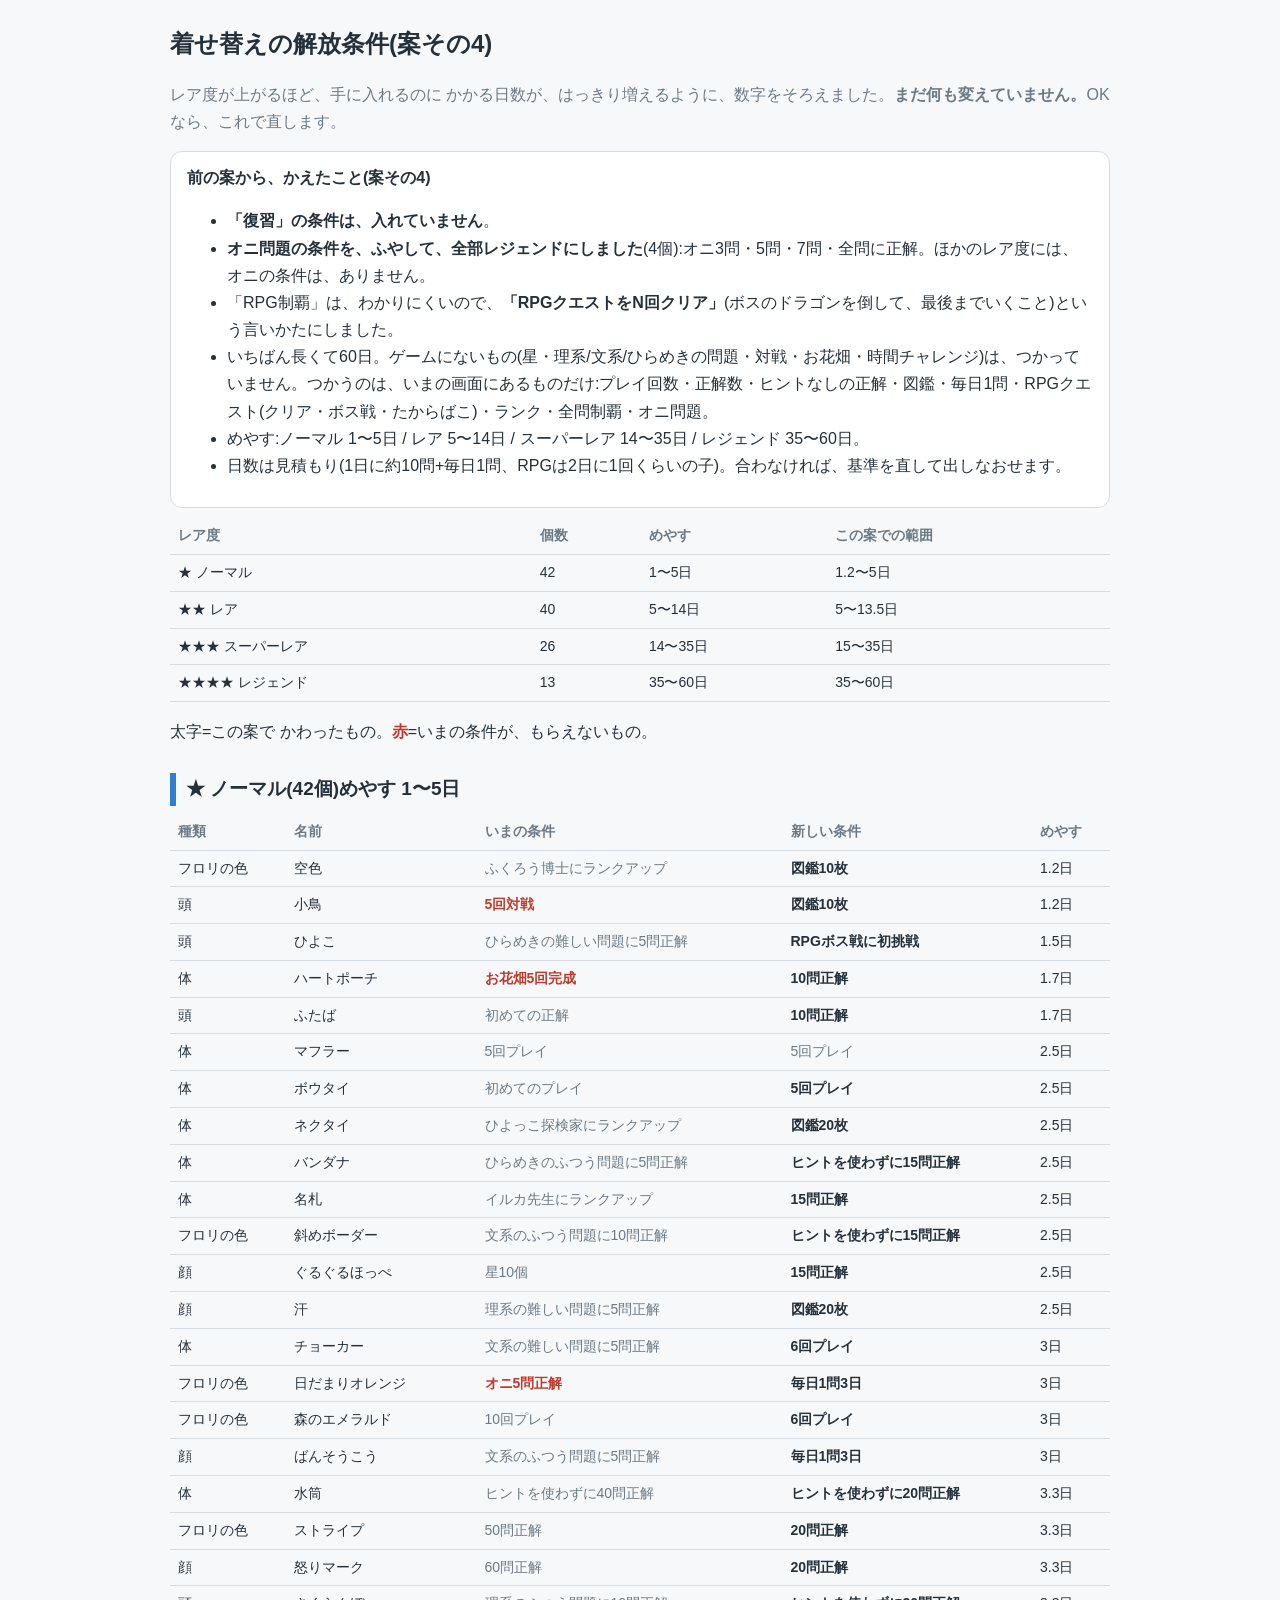
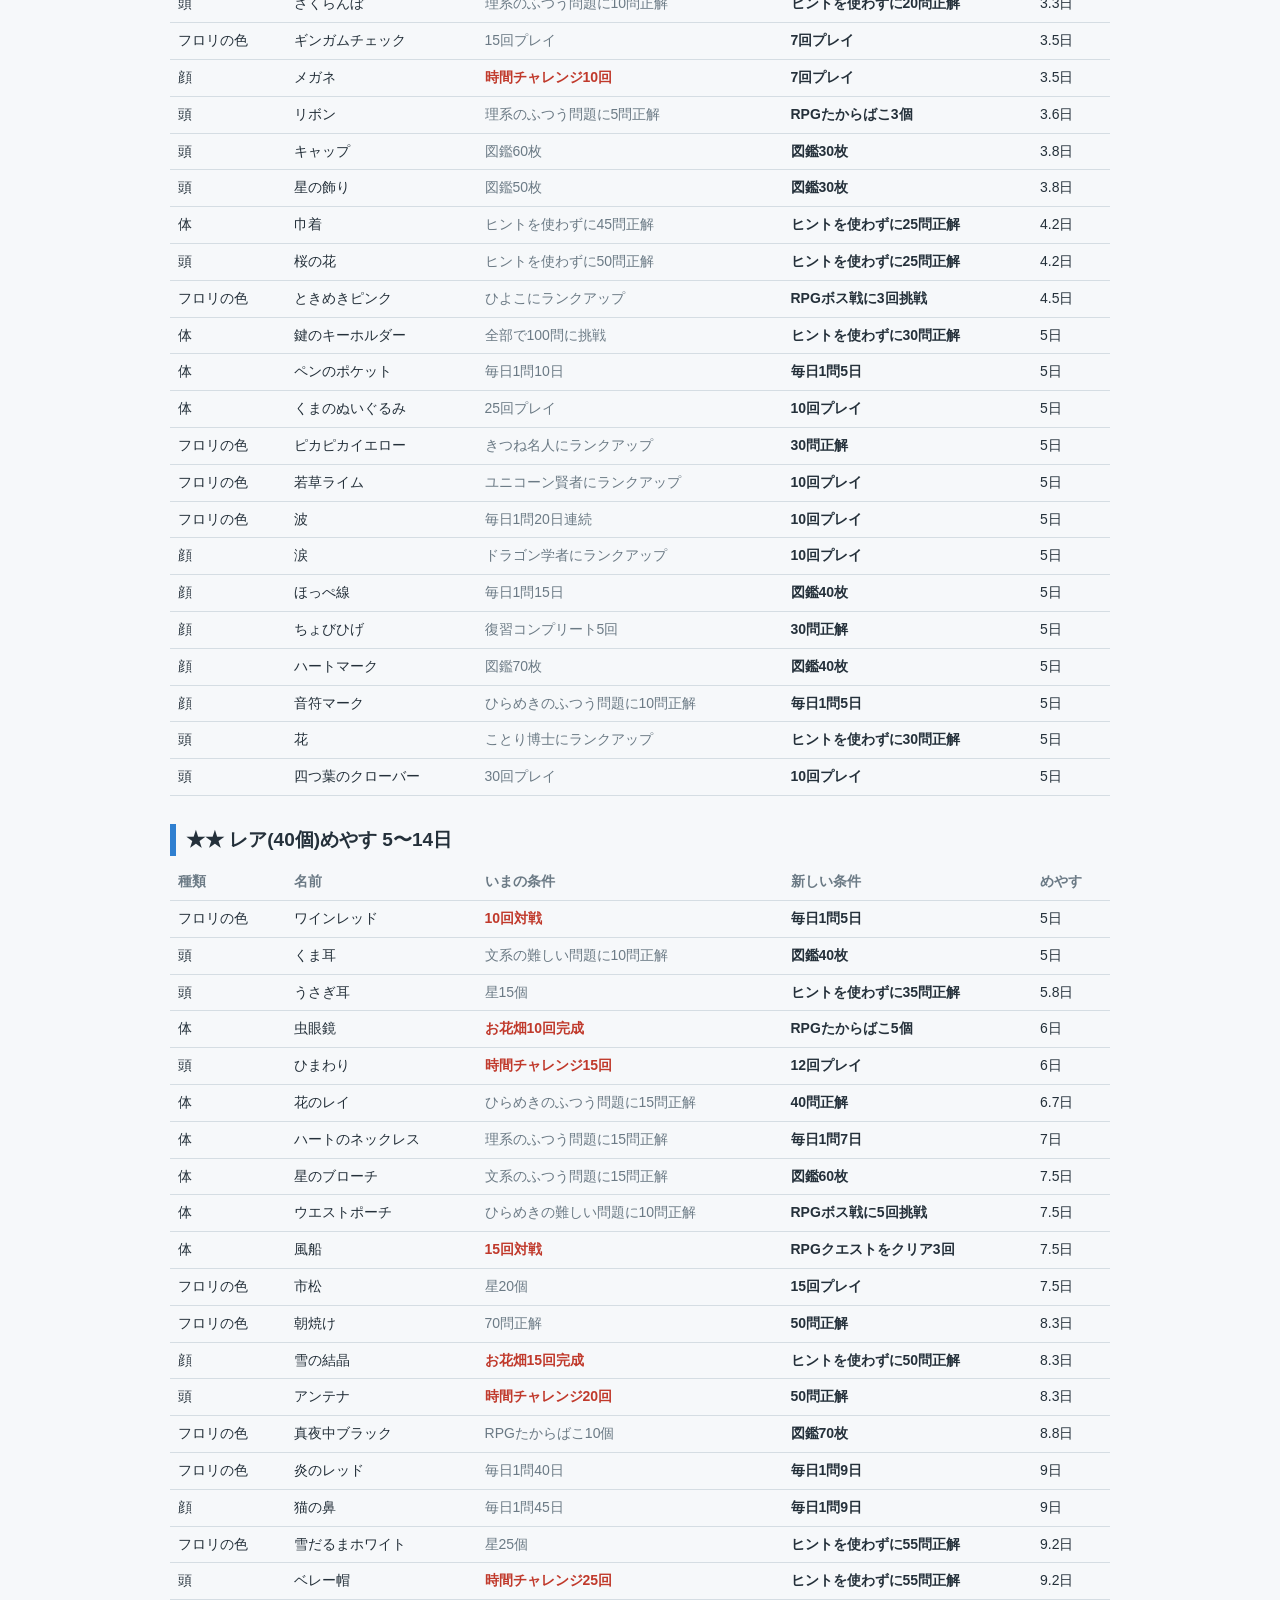
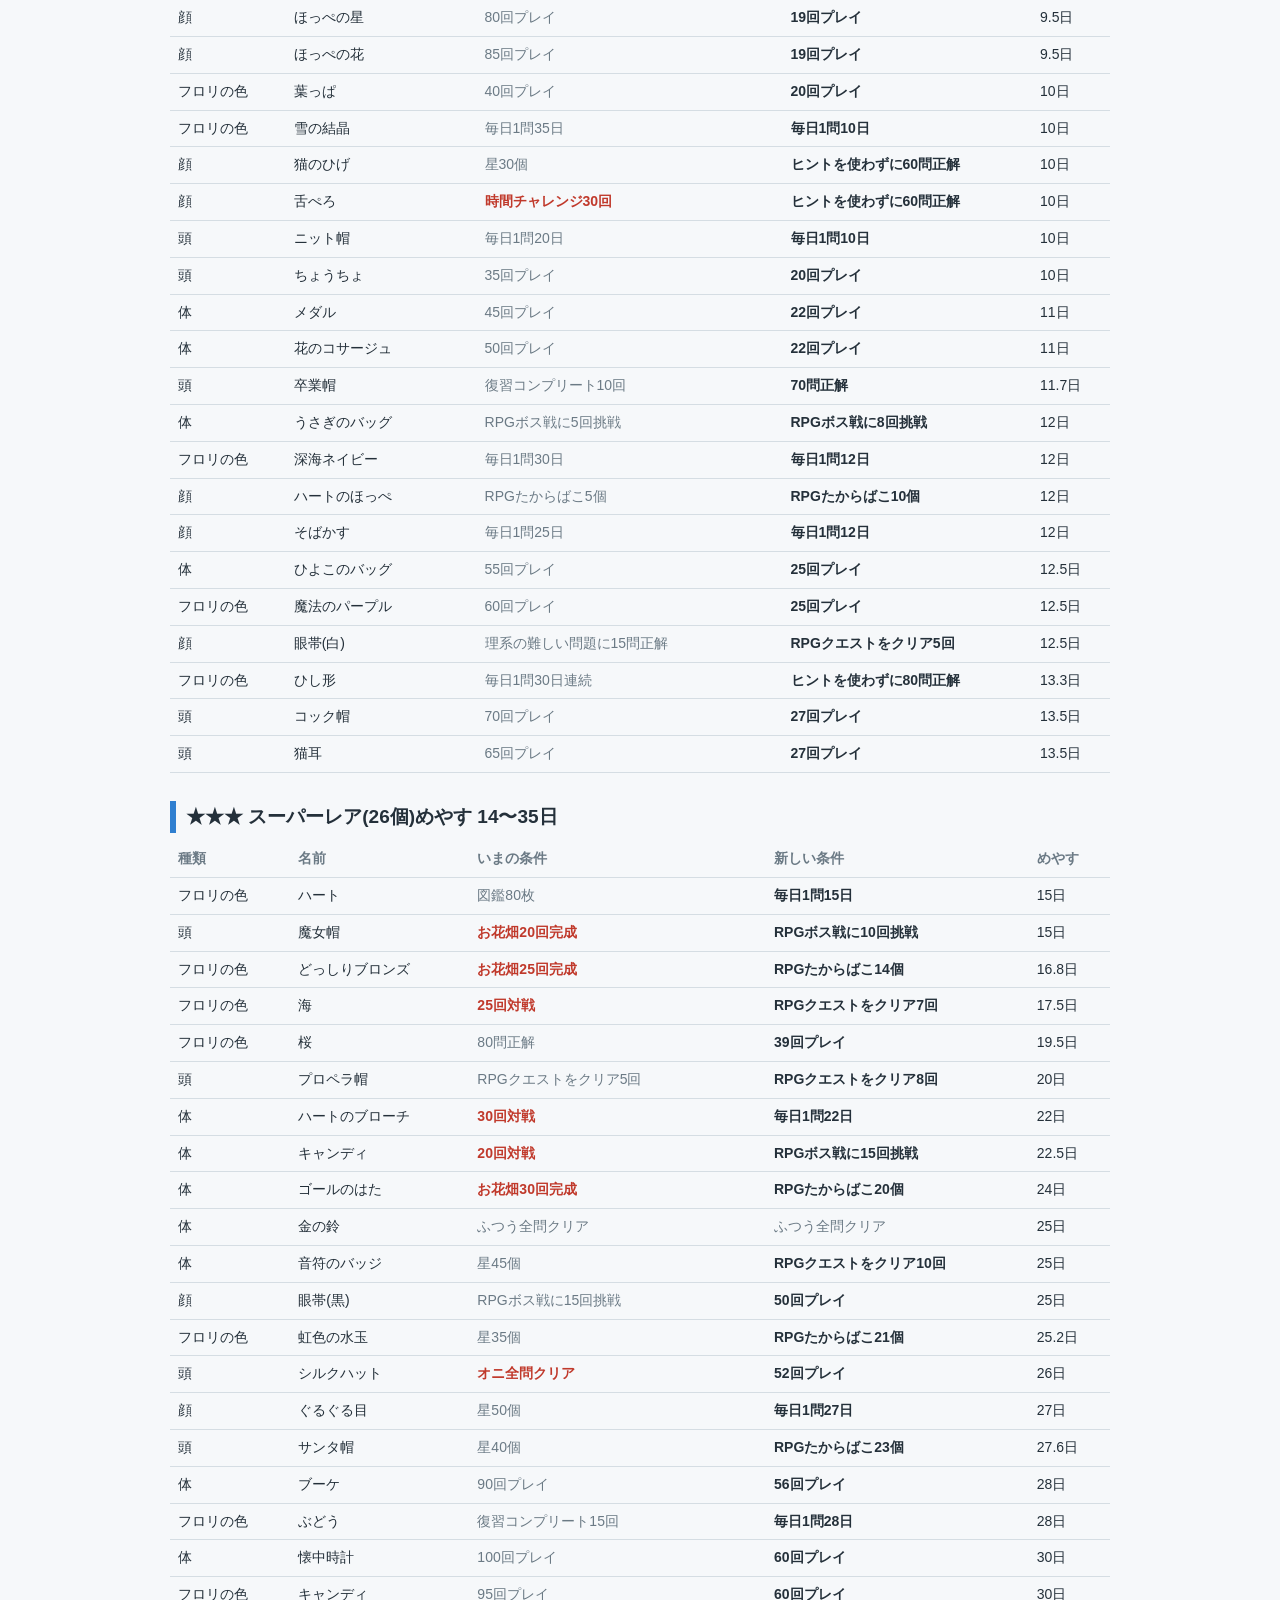
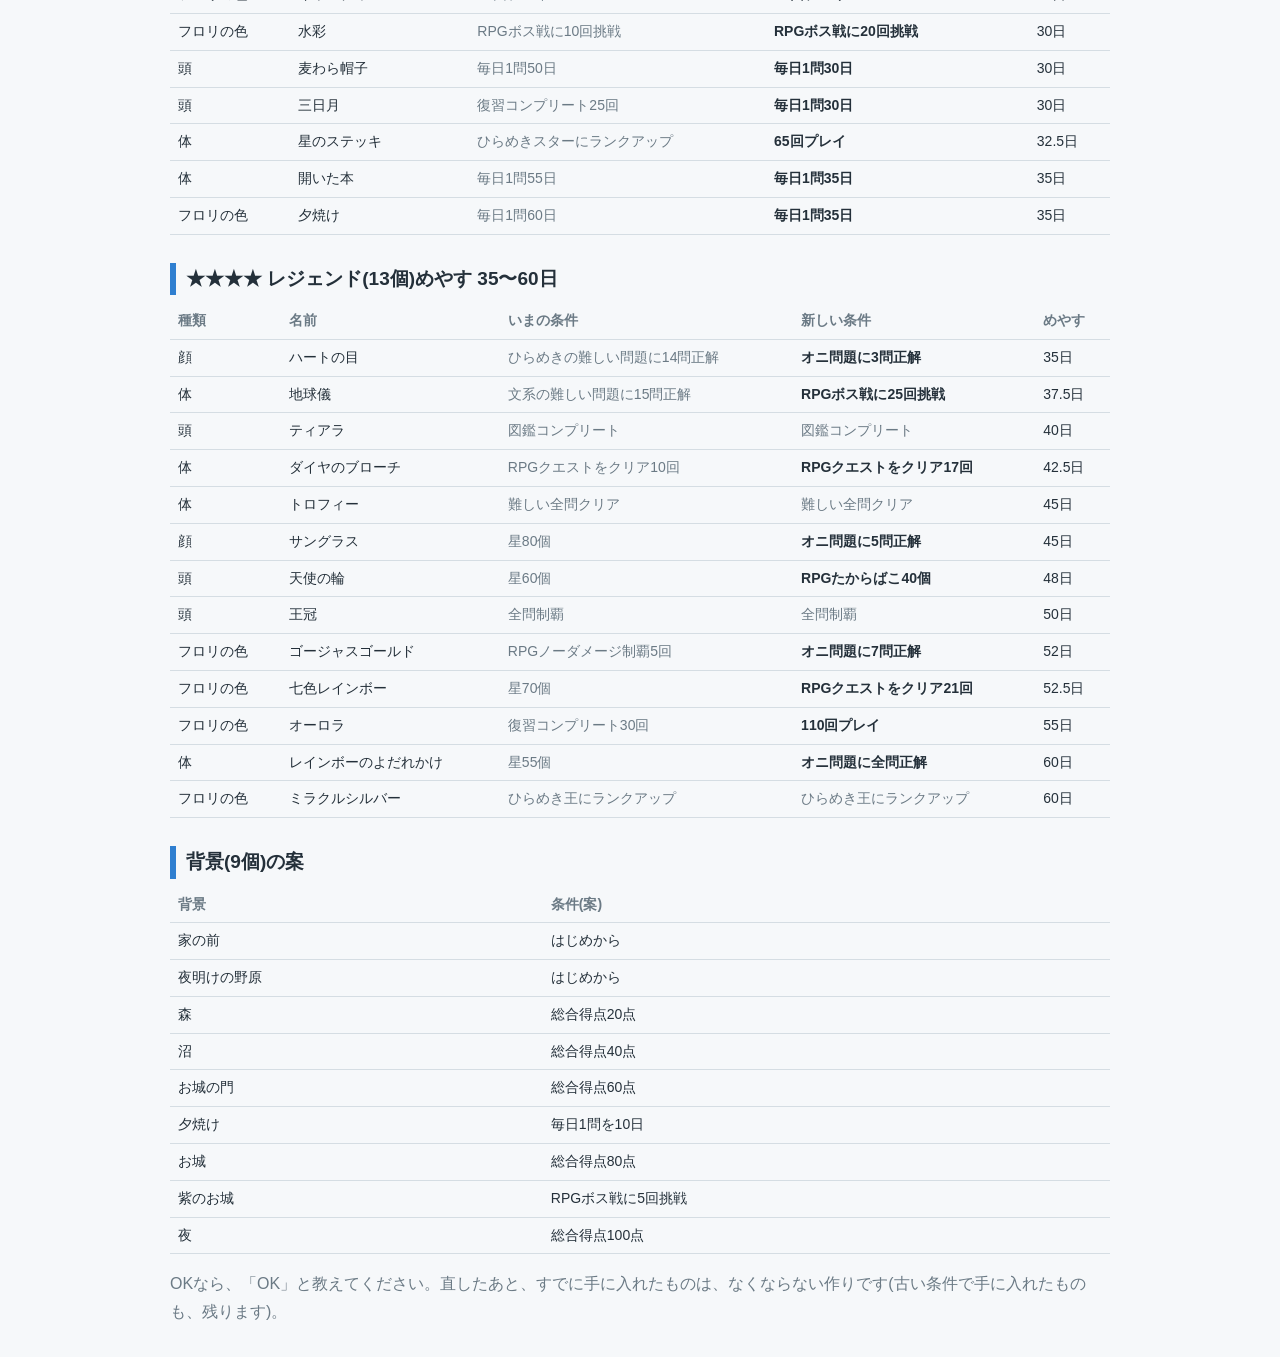
==== docs/dress-unlock-review4.html @ dfe99208 "解放条件の案その4(復習なし・オニはレジェンドだけ・RPGクエストをクリア)の一覧(未公開) Co-Authored-By: Claude Sonnet 5.5 <noreply@anthropic." ====
<!doctype html><html lang="ja"><head><meta charset="utf-8"><meta name="viewport" content="width=device-width,initial-scale=1"><title>着せ替えの解放条件(案その4)</title>
<style>
:root{--bg:#f6f8fa;--card:#fff;--ink:#24303a;--mute:#6b7a85;--line:#d5dde3;--acc:#2f7fd0;--bad:#c0392b}
@media (prefers-color-scheme:dark){:root{--bg:#161b20;--card:#1f262d;--ink:#e6edf3;--mute:#9aa8b3;--line:#33404a;--acc:#6fb1ff;--bad:#ff7b6b}}
body{margin:0;background:var(--bg);color:var(--ink);font:16px/1.7 "Zen Maru Gothic","Hiragino Sans",sans-serif;padding:16px}
main{max-width:940px;margin:0 auto} h1{font-size:24px;margin:8px 0} h2{font-size:19px;margin:28px 0 8px;border-left:6px solid var(--acc);padding-left:10px}
.card{background:var(--card);border:1px solid var(--line);border-radius:12px;padding:12px 16px;margin:10px 0}
.wrap{overflow-x:auto} table{border-collapse:collapse;width:100%;font-size:14px} th,td{border-bottom:1px solid var(--line);padding:6px 8px;text-align:left;vertical-align:top} th{color:var(--mute);font-weight:700;white-space:nowrap}
.bad{color:var(--bad);font-weight:700} .mute{color:var(--mute)}
</style></head><body><main>
<h1>着せ替えの解放条件(案その4)</h1>
<p class="mute">レア度が上がるほど、手に入れるのに かかる日数が、はっきり増えるように、数字をそろえました。<b>まだ何も変えていません。</b>OKなら、これで直します。</p>
<div class="card"><b>前の案から、かえたこと(案その4)</b>
<ul>
<li><b>「復習」の条件は、入れていません</b>。</li>
<li><b>オニ問題の条件を、ふやして、全部レジェンドにしました</b>(4個):オニ3問・5問・7問・全問に正解。ほかのレア度には、オニの条件は、ありません。</li>
<li>「RPG制覇」は、わかりにくいので、<b>「RPGクエストをN回クリア」</b>(ボスのドラゴンを倒して、最後までいくこと)という言いかたにしました。</li>
<li>いちばん長くて60日。ゲームにないもの(星・理系/文系/ひらめきの問題・対戦・お花畑・時間チャレンジ)は、つかっていません。つかうのは、いまの画面にあるものだけ:プレイ回数・正解数・ヒントなしの正解・図鑑・毎日1問・RPGクエスト(クリア・ボス戦・たからばこ)・ランク・全問制覇・オニ問題。</li>
<li>めやす:ノーマル 1〜5日 / レア 5〜14日 / スーパーレア 14〜35日 / レジェンド 35〜60日。</li>
<li>日数は見積もり(1日に約10問+毎日1問、RPGは2日に1回くらいの子)。合わなければ、基準を直して出しなおせます。</li></ul></div>
<div class="wrap"><table><thead><tr><th>レア度</th><th>個数</th><th>めやす</th><th>この案での範囲</th></tr></thead><tbody><tr><td>★ ノーマル</td><td>42</td><td>1〜5日</td><td>1.2〜5日</td></tr><tr><td>★★ レア</td><td>40</td><td>5〜14日</td><td>5〜13.5日</td></tr><tr><td>★★★ スーパーレア</td><td>26</td><td>14〜35日</td><td>15〜35日</td></tr><tr><td>★★★★ レジェンド</td><td>13</td><td>35〜60日</td><td>35〜60日</td></tr></tbody></table></div>
<p>太字=この案で かわったもの。<span class="bad">赤</span>=いまの条件が、もらえないもの。</p>
<h2>★ ノーマル(42個)めやす 1〜5日</h2><div class="wrap"><table><thead><tr><th>種類</th><th>名前</th><th>いまの条件</th><th>新しい条件</th><th>めやす</th></tr></thead><tbody><tr><td>フロリの色</td><td>空色</td><td><span class="mute">ふくろう博士にランクアップ</span></td><td><b>図鑑10枚</b></td><td>1.2日</td></tr><tr><td>頭</td><td>小鳥</td><td><span class="bad">5回対戦</span></td><td><b>図鑑10枚</b></td><td>1.2日</td></tr><tr><td>頭</td><td>ひよこ</td><td><span class="mute">ひらめきの難しい問題に5問正解</span></td><td><b>RPGボス戦に初挑戦</b></td><td>1.5日</td></tr><tr><td>体</td><td>ハートポーチ</td><td><span class="bad">お花畑5回完成</span></td><td><b>10問正解</b></td><td>1.7日</td></tr><tr><td>頭</td><td>ふたば</td><td><span class="mute">初めての正解</span></td><td><b>10問正解</b></td><td>1.7日</td></tr><tr><td>体</td><td>マフラー</td><td><span class="mute">5回プレイ</span></td><td><span class="mute">5回プレイ</span></td><td>2.5日</td></tr><tr><td>体</td><td>ボウタイ</td><td><span class="mute">初めてのプレイ</span></td><td><b>5回プレイ</b></td><td>2.5日</td></tr><tr><td>体</td><td>ネクタイ</td><td><span class="mute">ひよっこ探検家にランクアップ</span></td><td><b>図鑑20枚</b></td><td>2.5日</td></tr><tr><td>体</td><td>バンダナ</td><td><span class="mute">ひらめきのふつう問題に5問正解</span></td><td><b>ヒントを使わずに15問正解</b></td><td>2.5日</td></tr><tr><td>体</td><td>名札</td><td><span class="mute">イルカ先生にランクアップ</span></td><td><b>15問正解</b></td><td>2.5日</td></tr><tr><td>フロリの色</td><td>斜めボーダー</td><td><span class="mute">文系のふつう問題に10問正解</span></td><td><b>ヒントを使わずに15問正解</b></td><td>2.5日</td></tr><tr><td>顔</td><td>ぐるぐるほっぺ</td><td><span class="mute">星10個</span></td><td><b>15問正解</b></td><td>2.5日</td></tr><tr><td>顔</td><td>汗</td><td><span class="mute">理系の難しい問題に5問正解</span></td><td><b>図鑑20枚</b></td><td>2.5日</td></tr><tr><td>体</td><td>チョーカー</td><td><span class="mute">文系の難しい問題に5問正解</span></td><td><b>6回プレイ</b></td><td>3日</td></tr><tr><td>フロリの色</td><td>日だまりオレンジ</td><td><span class="bad">オニ5問正解</span></td><td><b>毎日1問3日</b></td><td>3日</td></tr><tr><td>フロリの色</td><td>森のエメラルド</td><td><span class="mute">10回プレイ</span></td><td><b>6回プレイ</b></td><td>3日</td></tr><tr><td>顔</td><td>ばんそうこう</td><td><span class="mute">文系のふつう問題に5問正解</span></td><td><b>毎日1問3日</b></td><td>3日</td></tr><tr><td>体</td><td>水筒</td><td><span class="mute">ヒントを使わずに40問正解</span></td><td><b>ヒントを使わずに20問正解</b></td><td>3.3日</td></tr><tr><td>フロリの色</td><td>ストライプ</td><td><span class="mute">50問正解</span></td><td><b>20問正解</b></td><td>3.3日</td></tr><tr><td>顔</td><td>怒りマーク</td><td><span class="mute">60問正解</span></td><td><b>20問正解</b></td><td>3.3日</td></tr><tr><td>頭</td><td>さくらんぼ</td><td><span class="mute">理系のふつう問題に10問正解</span></td><td><b>ヒントを使わずに20問正解</b></td><td>3.3日</td></tr><tr><td>フロリの色</td><td>ギンガムチェック</td><td><span class="mute">15回プレイ</span></td><td><b>7回プレイ</b></td><td>3.5日</td></tr><tr><td>顔</td><td>メガネ</td><td><span class="bad">時間チャレンジ10回</span></td><td><b>7回プレイ</b></td><td>3.5日</td></tr><tr><td>頭</td><td>リボン</td><td><span class="mute">理系のふつう問題に5問正解</span></td><td><b>RPGたからばこ3個</b></td><td>3.6日</td></tr><tr><td>頭</td><td>キャップ</td><td><span class="mute">図鑑60枚</span></td><td><b>図鑑30枚</b></td><td>3.8日</td></tr><tr><td>頭</td><td>星の飾り</td><td><span class="mute">図鑑50枚</span></td><td><b>図鑑30枚</b></td><td>3.8日</td></tr><tr><td>体</td><td>巾着</td><td><span class="mute">ヒントを使わずに45問正解</span></td><td><b>ヒントを使わずに25問正解</b></td><td>4.2日</td></tr><tr><td>頭</td><td>桜の花</td><td><span class="mute">ヒントを使わずに50問正解</span></td><td><b>ヒントを使わずに25問正解</b></td><td>4.2日</td></tr><tr><td>フロリの色</td><td>ときめきピンク</td><td><span class="mute">ひよこにランクアップ</span></td><td><b>RPGボス戦に3回挑戦</b></td><td>4.5日</td></tr><tr><td>体</td><td>鍵のキーホルダー</td><td><span class="mute">全部で100問に挑戦</span></td><td><b>ヒントを使わずに30問正解</b></td><td>5日</td></tr><tr><td>体</td><td>ペンのポケット</td><td><span class="mute">毎日1問10日</span></td><td><b>毎日1問5日</b></td><td>5日</td></tr><tr><td>体</td><td>くまのぬいぐるみ</td><td><span class="mute">25回プレイ</span></td><td><b>10回プレイ</b></td><td>5日</td></tr><tr><td>フロリの色</td><td>ピカピカイエロー</td><td><span class="mute">きつね名人にランクアップ</span></td><td><b>30問正解</b></td><td>5日</td></tr><tr><td>フロリの色</td><td>若草ライム</td><td><span class="mute">ユニコーン賢者にランクアップ</span></td><td><b>10回プレイ</b></td><td>5日</td></tr><tr><td>フロリの色</td><td>波</td><td><span class="mute">毎日1問20日連続</span></td><td><b>10回プレイ</b></td><td>5日</td></tr><tr><td>顔</td><td>涙</td><td><span class="mute">ドラゴン学者にランクアップ</span></td><td><b>10回プレイ</b></td><td>5日</td></tr><tr><td>顔</td><td>ほっぺ線</td><td><span class="mute">毎日1問15日</span></td><td><b>図鑑40枚</b></td><td>5日</td></tr><tr><td>顔</td><td>ちょびひげ</td><td><span class="mute">復習コンプリート5回</span></td><td><b>30問正解</b></td><td>5日</td></tr><tr><td>顔</td><td>ハートマーク</td><td><span class="mute">図鑑70枚</span></td><td><b>図鑑40枚</b></td><td>5日</td></tr><tr><td>顔</td><td>音符マーク</td><td><span class="mute">ひらめきのふつう問題に10問正解</span></td><td><b>毎日1問5日</b></td><td>5日</td></tr><tr><td>頭</td><td>花</td><td><span class="mute">ことり博士にランクアップ</span></td><td><b>ヒントを使わずに30問正解</b></td><td>5日</td></tr><tr><td>頭</td><td>四つ葉のクローバー</td><td><span class="mute">30回プレイ</span></td><td><b>10回プレイ</b></td><td>5日</td></tr></tbody></table></div><h2>★★ レア(40個)めやす 5〜14日</h2><div class="wrap"><table><thead><tr><th>種類</th><th>名前</th><th>いまの条件</th><th>新しい条件</th><th>めやす</th></tr></thead><tbody><tr><td>フロリの色</td><td>ワインレッド</td><td><span class="bad">10回対戦</span></td><td><b>毎日1問5日</b></td><td>5日</td></tr><tr><td>頭</td><td>くま耳</td><td><span class="mute">文系の難しい問題に10問正解</span></td><td><b>図鑑40枚</b></td><td>5日</td></tr><tr><td>頭</td><td>うさぎ耳</td><td><span class="mute">星15個</span></td><td><b>ヒントを使わずに35問正解</b></td><td>5.8日</td></tr><tr><td>体</td><td>虫眼鏡</td><td><span class="bad">お花畑10回完成</span></td><td><b>RPGたからばこ5個</b></td><td>6日</td></tr><tr><td>頭</td><td>ひまわり</td><td><span class="bad">時間チャレンジ15回</span></td><td><b>12回プレイ</b></td><td>6日</td></tr><tr><td>体</td><td>花のレイ</td><td><span class="mute">ひらめきのふつう問題に15問正解</span></td><td><b>40問正解</b></td><td>6.7日</td></tr><tr><td>体</td><td>ハートのネックレス</td><td><span class="mute">理系のふつう問題に15問正解</span></td><td><b>毎日1問7日</b></td><td>7日</td></tr><tr><td>体</td><td>星のブローチ</td><td><span class="mute">文系のふつう問題に15問正解</span></td><td><b>図鑑60枚</b></td><td>7.5日</td></tr><tr><td>体</td><td>ウエストポーチ</td><td><span class="mute">ひらめきの難しい問題に10問正解</span></td><td><b>RPGボス戦に5回挑戦</b></td><td>7.5日</td></tr><tr><td>体</td><td>風船</td><td><span class="bad">15回対戦</span></td><td><b>RPGクエストをクリア3回</b></td><td>7.5日</td></tr><tr><td>フロリの色</td><td>市松</td><td><span class="mute">星20個</span></td><td><b>15回プレイ</b></td><td>7.5日</td></tr><tr><td>フロリの色</td><td>朝焼け</td><td><span class="mute">70問正解</span></td><td><b>50問正解</b></td><td>8.3日</td></tr><tr><td>顔</td><td>雪の結晶</td><td><span class="bad">お花畑15回完成</span></td><td><b>ヒントを使わずに50問正解</b></td><td>8.3日</td></tr><tr><td>頭</td><td>アンテナ</td><td><span class="bad">時間チャレンジ20回</span></td><td><b>50問正解</b></td><td>8.3日</td></tr><tr><td>フロリの色</td><td>真夜中ブラック</td><td><span class="mute">RPGたからばこ10個</span></td><td><b>図鑑70枚</b></td><td>8.8日</td></tr><tr><td>フロリの色</td><td>炎のレッド</td><td><span class="mute">毎日1問40日</span></td><td><b>毎日1問9日</b></td><td>9日</td></tr><tr><td>顔</td><td>猫の鼻</td><td><span class="mute">毎日1問45日</span></td><td><b>毎日1問9日</b></td><td>9日</td></tr><tr><td>フロリの色</td><td>雪だるまホワイト</td><td><span class="mute">星25個</span></td><td><b>ヒントを使わずに55問正解</b></td><td>9.2日</td></tr><tr><td>頭</td><td>ベレー帽</td><td><span class="bad">時間チャレンジ25回</span></td><td><b>ヒントを使わずに55問正解</b></td><td>9.2日</td></tr><tr><td>顔</td><td>ほっぺの星</td><td><span class="mute">80回プレイ</span></td><td><b>19回プレイ</b></td><td>9.5日</td></tr><tr><td>顔</td><td>ほっぺの花</td><td><span class="mute">85回プレイ</span></td><td><b>19回プレイ</b></td><td>9.5日</td></tr><tr><td>フロリの色</td><td>葉っぱ</td><td><span class="mute">40回プレイ</span></td><td><b>20回プレイ</b></td><td>10日</td></tr><tr><td>フロリの色</td><td>雪の結晶</td><td><span class="mute">毎日1問35日</span></td><td><b>毎日1問10日</b></td><td>10日</td></tr><tr><td>顔</td><td>猫のひげ</td><td><span class="mute">星30個</span></td><td><b>ヒントを使わずに60問正解</b></td><td>10日</td></tr><tr><td>顔</td><td>舌ぺろ</td><td><span class="bad">時間チャレンジ30回</span></td><td><b>ヒントを使わずに60問正解</b></td><td>10日</td></tr><tr><td>頭</td><td>ニット帽</td><td><span class="mute">毎日1問20日</span></td><td><b>毎日1問10日</b></td><td>10日</td></tr><tr><td>頭</td><td>ちょうちょ</td><td><span class="mute">35回プレイ</span></td><td><b>20回プレイ</b></td><td>10日</td></tr><tr><td>体</td><td>メダル</td><td><span class="mute">45回プレイ</span></td><td><b>22回プレイ</b></td><td>11日</td></tr><tr><td>体</td><td>花のコサージュ</td><td><span class="mute">50回プレイ</span></td><td><b>22回プレイ</b></td><td>11日</td></tr><tr><td>頭</td><td>卒業帽</td><td><span class="mute">復習コンプリート10回</span></td><td><b>70問正解</b></td><td>11.7日</td></tr><tr><td>体</td><td>うさぎのバッグ</td><td><span class="mute">RPGボス戦に5回挑戦</span></td><td><b>RPGボス戦に8回挑戦</b></td><td>12日</td></tr><tr><td>フロリの色</td><td>深海ネイビー</td><td><span class="mute">毎日1問30日</span></td><td><b>毎日1問12日</b></td><td>12日</td></tr><tr><td>顔</td><td>ハートのほっぺ</td><td><span class="mute">RPGたからばこ5個</span></td><td><b>RPGたからばこ10個</b></td><td>12日</td></tr><tr><td>顔</td><td>そばかす</td><td><span class="mute">毎日1問25日</span></td><td><b>毎日1問12日</b></td><td>12日</td></tr><tr><td>体</td><td>ひよこのバッグ</td><td><span class="mute">55回プレイ</span></td><td><b>25回プレイ</b></td><td>12.5日</td></tr><tr><td>フロリの色</td><td>魔法のパープル</td><td><span class="mute">60回プレイ</span></td><td><b>25回プレイ</b></td><td>12.5日</td></tr><tr><td>顔</td><td>眼帯(白)</td><td><span class="mute">理系の難しい問題に15問正解</span></td><td><b>RPGクエストをクリア5回</b></td><td>12.5日</td></tr><tr><td>フロリの色</td><td>ひし形</td><td><span class="mute">毎日1問30日連続</span></td><td><b>ヒントを使わずに80問正解</b></td><td>13.3日</td></tr><tr><td>頭</td><td>コック帽</td><td><span class="mute">70回プレイ</span></td><td><b>27回プレイ</b></td><td>13.5日</td></tr><tr><td>頭</td><td>猫耳</td><td><span class="mute">65回プレイ</span></td><td><b>27回プレイ</b></td><td>13.5日</td></tr></tbody></table></div><h2>★★★ スーパーレア(26個)めやす 14〜35日</h2><div class="wrap"><table><thead><tr><th>種類</th><th>名前</th><th>いまの条件</th><th>新しい条件</th><th>めやす</th></tr></thead><tbody><tr><td>フロリの色</td><td>ハート</td><td><span class="mute">図鑑80枚</span></td><td><b>毎日1問15日</b></td><td>15日</td></tr><tr><td>頭</td><td>魔女帽</td><td><span class="bad">お花畑20回完成</span></td><td><b>RPGボス戦に10回挑戦</b></td><td>15日</td></tr><tr><td>フロリの色</td><td>どっしりブロンズ</td><td><span class="bad">お花畑25回完成</span></td><td><b>RPGたからばこ14個</b></td><td>16.8日</td></tr><tr><td>フロリの色</td><td>海</td><td><span class="bad">25回対戦</span></td><td><b>RPGクエストをクリア7回</b></td><td>17.5日</td></tr><tr><td>フロリの色</td><td>桜</td><td><span class="mute">80問正解</span></td><td><b>39回プレイ</b></td><td>19.5日</td></tr><tr><td>頭</td><td>プロペラ帽</td><td><span class="mute">RPGクエストをクリア5回</span></td><td><b>RPGクエストをクリア8回</b></td><td>20日</td></tr><tr><td>体</td><td>ハートのブローチ</td><td><span class="bad">30回対戦</span></td><td><b>毎日1問22日</b></td><td>22日</td></tr><tr><td>体</td><td>キャンディ</td><td><span class="bad">20回対戦</span></td><td><b>RPGボス戦に15回挑戦</b></td><td>22.5日</td></tr><tr><td>体</td><td>ゴールのはた</td><td><span class="bad">お花畑30回完成</span></td><td><b>RPGたからばこ20個</b></td><td>24日</td></tr><tr><td>体</td><td>金の鈴</td><td><span class="mute">ふつう全問クリア</span></td><td><span class="mute">ふつう全問クリア</span></td><td>25日</td></tr><tr><td>体</td><td>音符のバッジ</td><td><span class="mute">星45個</span></td><td><b>RPGクエストをクリア10回</b></td><td>25日</td></tr><tr><td>顔</td><td>眼帯(黒)</td><td><span class="mute">RPGボス戦に15回挑戦</span></td><td><b>50回プレイ</b></td><td>25日</td></tr><tr><td>フロリの色</td><td>虹色の水玉</td><td><span class="mute">星35個</span></td><td><b>RPGたからばこ21個</b></td><td>25.2日</td></tr><tr><td>頭</td><td>シルクハット</td><td><span class="bad">オニ全問クリア</span></td><td><b>52回プレイ</b></td><td>26日</td></tr><tr><td>顔</td><td>ぐるぐる目</td><td><span class="mute">星50個</span></td><td><b>毎日1問27日</b></td><td>27日</td></tr><tr><td>頭</td><td>サンタ帽</td><td><span class="mute">星40個</span></td><td><b>RPGたからばこ23個</b></td><td>27.6日</td></tr><tr><td>体</td><td>ブーケ</td><td><span class="mute">90回プレイ</span></td><td><b>56回プレイ</b></td><td>28日</td></tr><tr><td>フロリの色</td><td>ぶどう</td><td><span class="mute">復習コンプリート15回</span></td><td><b>毎日1問28日</b></td><td>28日</td></tr><tr><td>体</td><td>懐中時計</td><td><span class="mute">100回プレイ</span></td><td><b>60回プレイ</b></td><td>30日</td></tr><tr><td>フロリの色</td><td>キャンディ</td><td><span class="mute">95回プレイ</span></td><td><b>60回プレイ</b></td><td>30日</td></tr><tr><td>フロリの色</td><td>水彩</td><td><span class="mute">RPGボス戦に10回挑戦</span></td><td><b>RPGボス戦に20回挑戦</b></td><td>30日</td></tr><tr><td>頭</td><td>麦わら帽子</td><td><span class="mute">毎日1問50日</span></td><td><b>毎日1問30日</b></td><td>30日</td></tr><tr><td>頭</td><td>三日月</td><td><span class="mute">復習コンプリート25回</span></td><td><b>毎日1問30日</b></td><td>30日</td></tr><tr><td>体</td><td>星のステッキ</td><td><span class="mute">ひらめきスターにランクアップ</span></td><td><b>65回プレイ</b></td><td>32.5日</td></tr><tr><td>体</td><td>開いた本</td><td><span class="mute">毎日1問55日</span></td><td><b>毎日1問35日</b></td><td>35日</td></tr><tr><td>フロリの色</td><td>夕焼け</td><td><span class="mute">毎日1問60日</span></td><td><b>毎日1問35日</b></td><td>35日</td></tr></tbody></table></div><h2>★★★★ レジェンド(13個)めやす 35〜60日</h2><div class="wrap"><table><thead><tr><th>種類</th><th>名前</th><th>いまの条件</th><th>新しい条件</th><th>めやす</th></tr></thead><tbody><tr><td>顔</td><td>ハートの目</td><td><span class="mute">ひらめきの難しい問題に14問正解</span></td><td><b>オニ問題に3問正解</b></td><td>35日</td></tr><tr><td>体</td><td>地球儀</td><td><span class="mute">文系の難しい問題に15問正解</span></td><td><b>RPGボス戦に25回挑戦</b></td><td>37.5日</td></tr><tr><td>頭</td><td>ティアラ</td><td><span class="mute">図鑑コンプリート</span></td><td><span class="mute">図鑑コンプリート</span></td><td>40日</td></tr><tr><td>体</td><td>ダイヤのブローチ</td><td><span class="mute">RPGクエストをクリア10回</span></td><td><b>RPGクエストをクリア17回</b></td><td>42.5日</td></tr><tr><td>体</td><td>トロフィー</td><td><span class="mute">難しい全問クリア</span></td><td><span class="mute">難しい全問クリア</span></td><td>45日</td></tr><tr><td>顔</td><td>サングラス</td><td><span class="mute">星80個</span></td><td><b>オニ問題に5問正解</b></td><td>45日</td></tr><tr><td>頭</td><td>天使の輪</td><td><span class="mute">星60個</span></td><td><b>RPGたからばこ40個</b></td><td>48日</td></tr><tr><td>頭</td><td>王冠</td><td><span class="mute">全問制覇</span></td><td><span class="mute">全問制覇</span></td><td>50日</td></tr><tr><td>フロリの色</td><td>ゴージャスゴールド</td><td><span class="mute">RPGノーダメージ制覇5回</span></td><td><b>オニ問題に7問正解</b></td><td>52日</td></tr><tr><td>フロリの色</td><td>七色レインボー</td><td><span class="mute">星70個</span></td><td><b>RPGクエストをクリア21回</b></td><td>52.5日</td></tr><tr><td>フロリの色</td><td>オーロラ</td><td><span class="mute">復習コンプリート30回</span></td><td><b>110回プレイ</b></td><td>55日</td></tr><tr><td>体</td><td>レインボーのよだれかけ</td><td><span class="mute">星55個</span></td><td><b>オニ問題に全問正解</b></td><td>60日</td></tr><tr><td>フロリの色</td><td>ミラクルシルバー</td><td><span class="mute">ひらめき王にランクアップ</span></td><td><span class="mute">ひらめき王にランクアップ</span></td><td>60日</td></tr></tbody></table></div>
<h2>背景(9個)の案</h2>
<div class="wrap"><table><thead><tr><th>背景</th><th>条件(案)</th></tr></thead><tbody><tr><td>家の前</td><td>はじめから</td></tr><tr><td>夜明けの野原</td><td>はじめから</td></tr><tr><td>森</td><td>総合得点20点</td></tr><tr><td>沼</td><td>総合得点40点</td></tr><tr><td>お城の門</td><td>総合得点60点</td></tr><tr><td>夕焼け</td><td>毎日1問を10日</td></tr><tr><td>お城</td><td>総合得点80点</td></tr><tr><td>紫のお城</td><td>RPGボス戦に5回挑戦</td></tr><tr><td>夜</td><td>総合得点100点</td></tr></tbody></table></div>
<p class="mute">OKなら、「OK」と教えてください。直したあと、すでに手に入れたものは、なくならない作りです(古い条件で手に入れたものも、残ります)。</p>
</main></body></html>
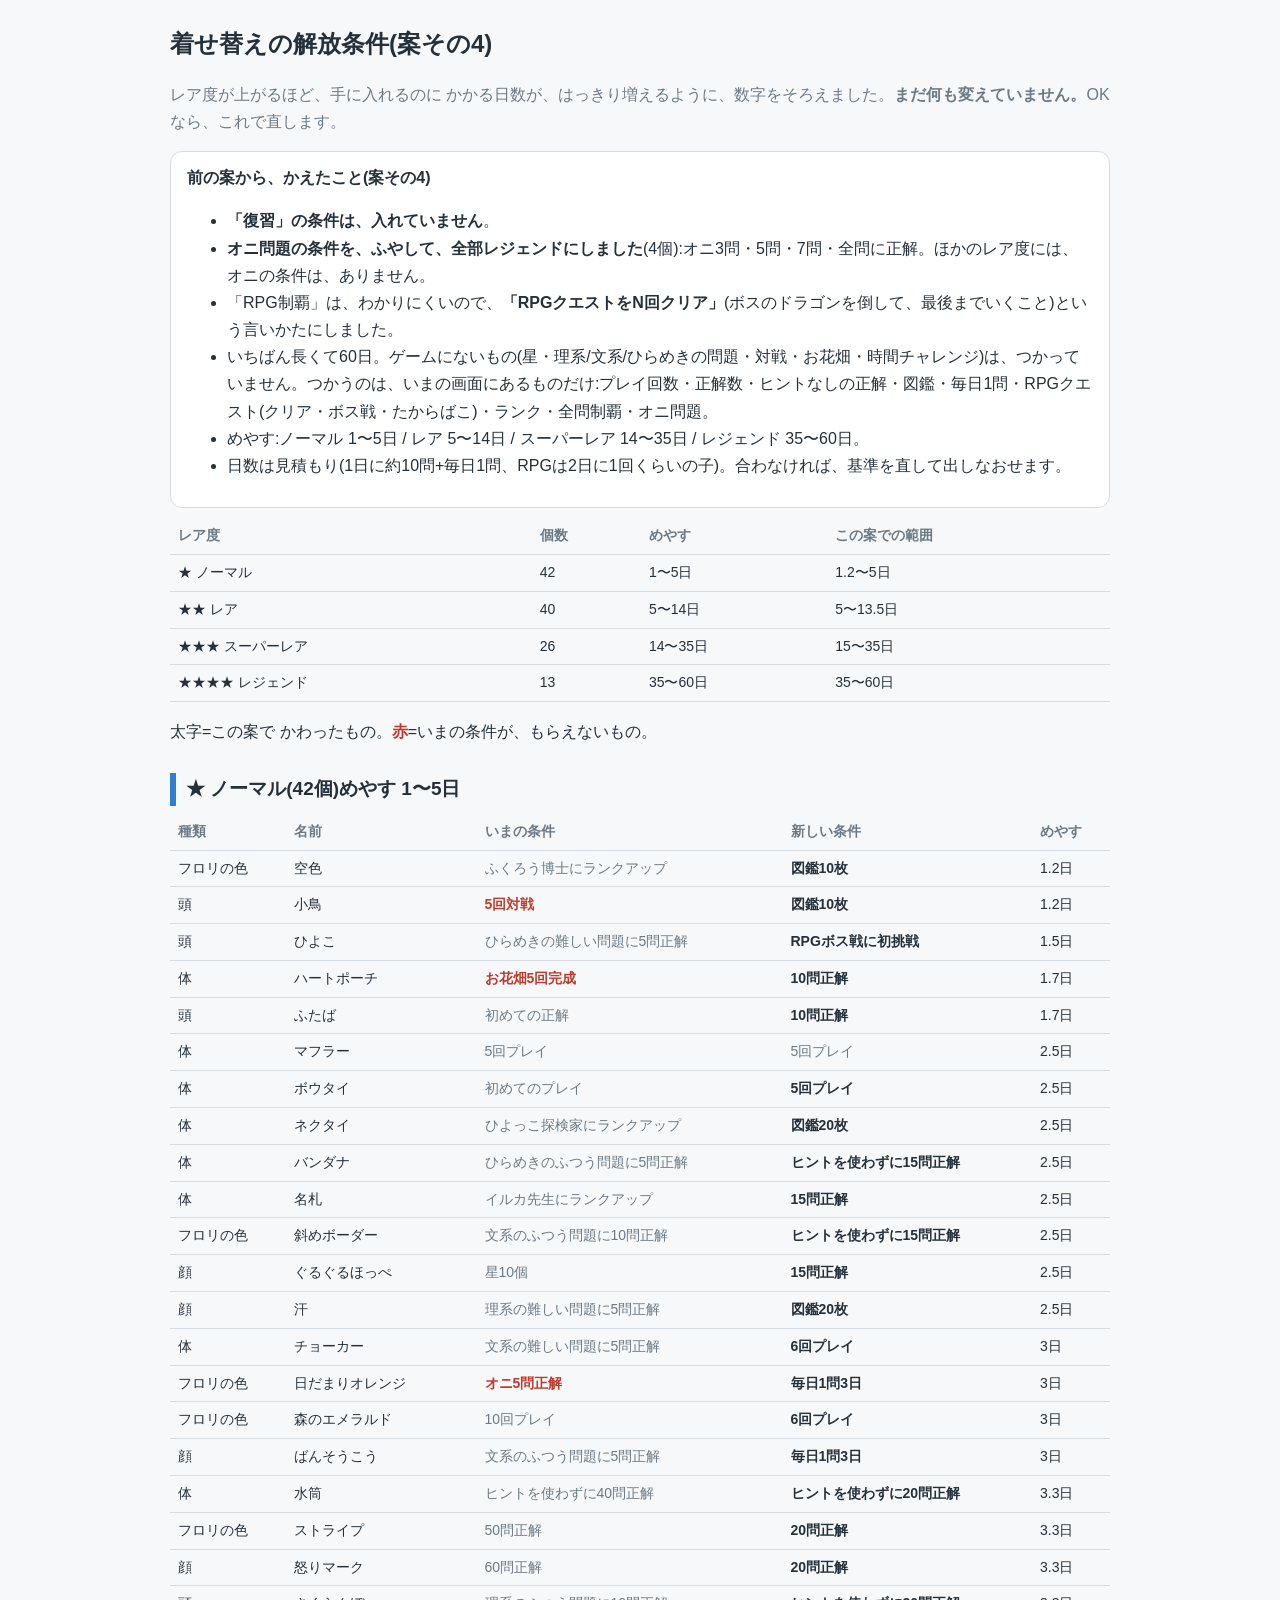
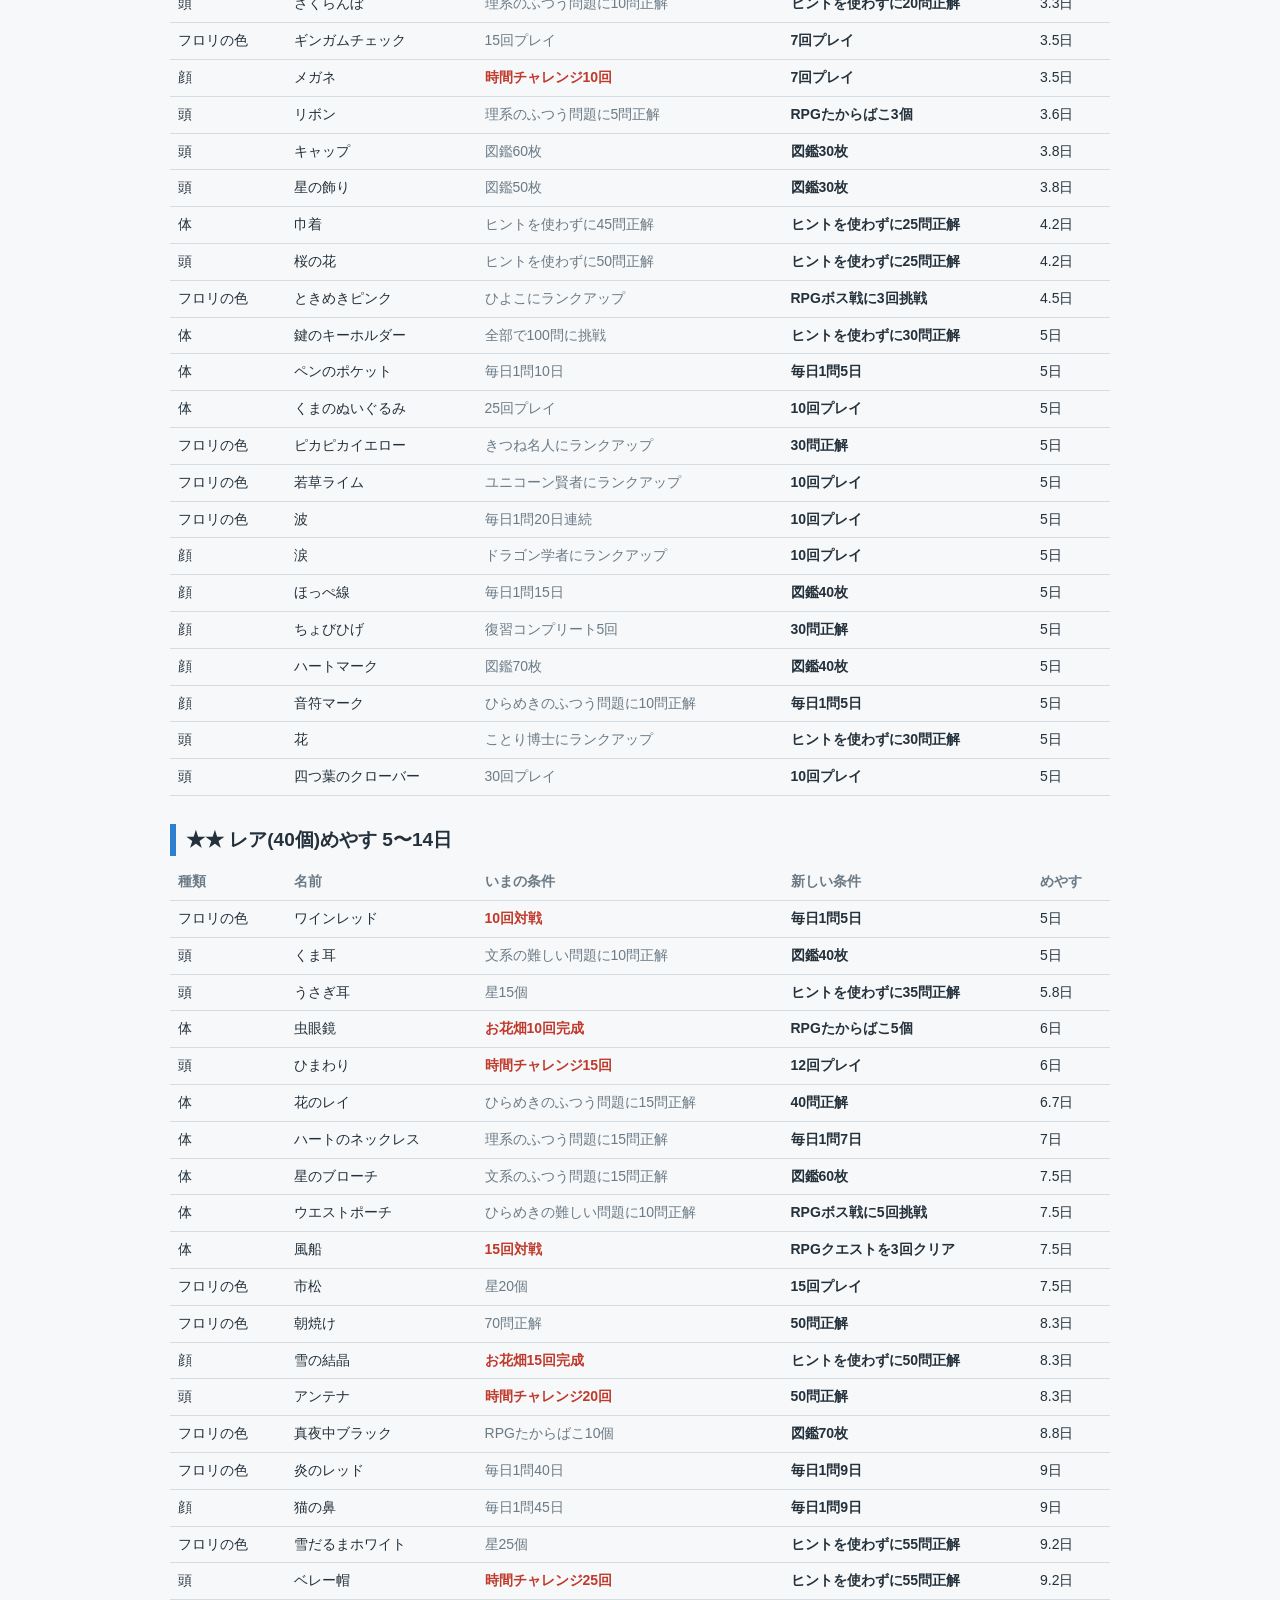
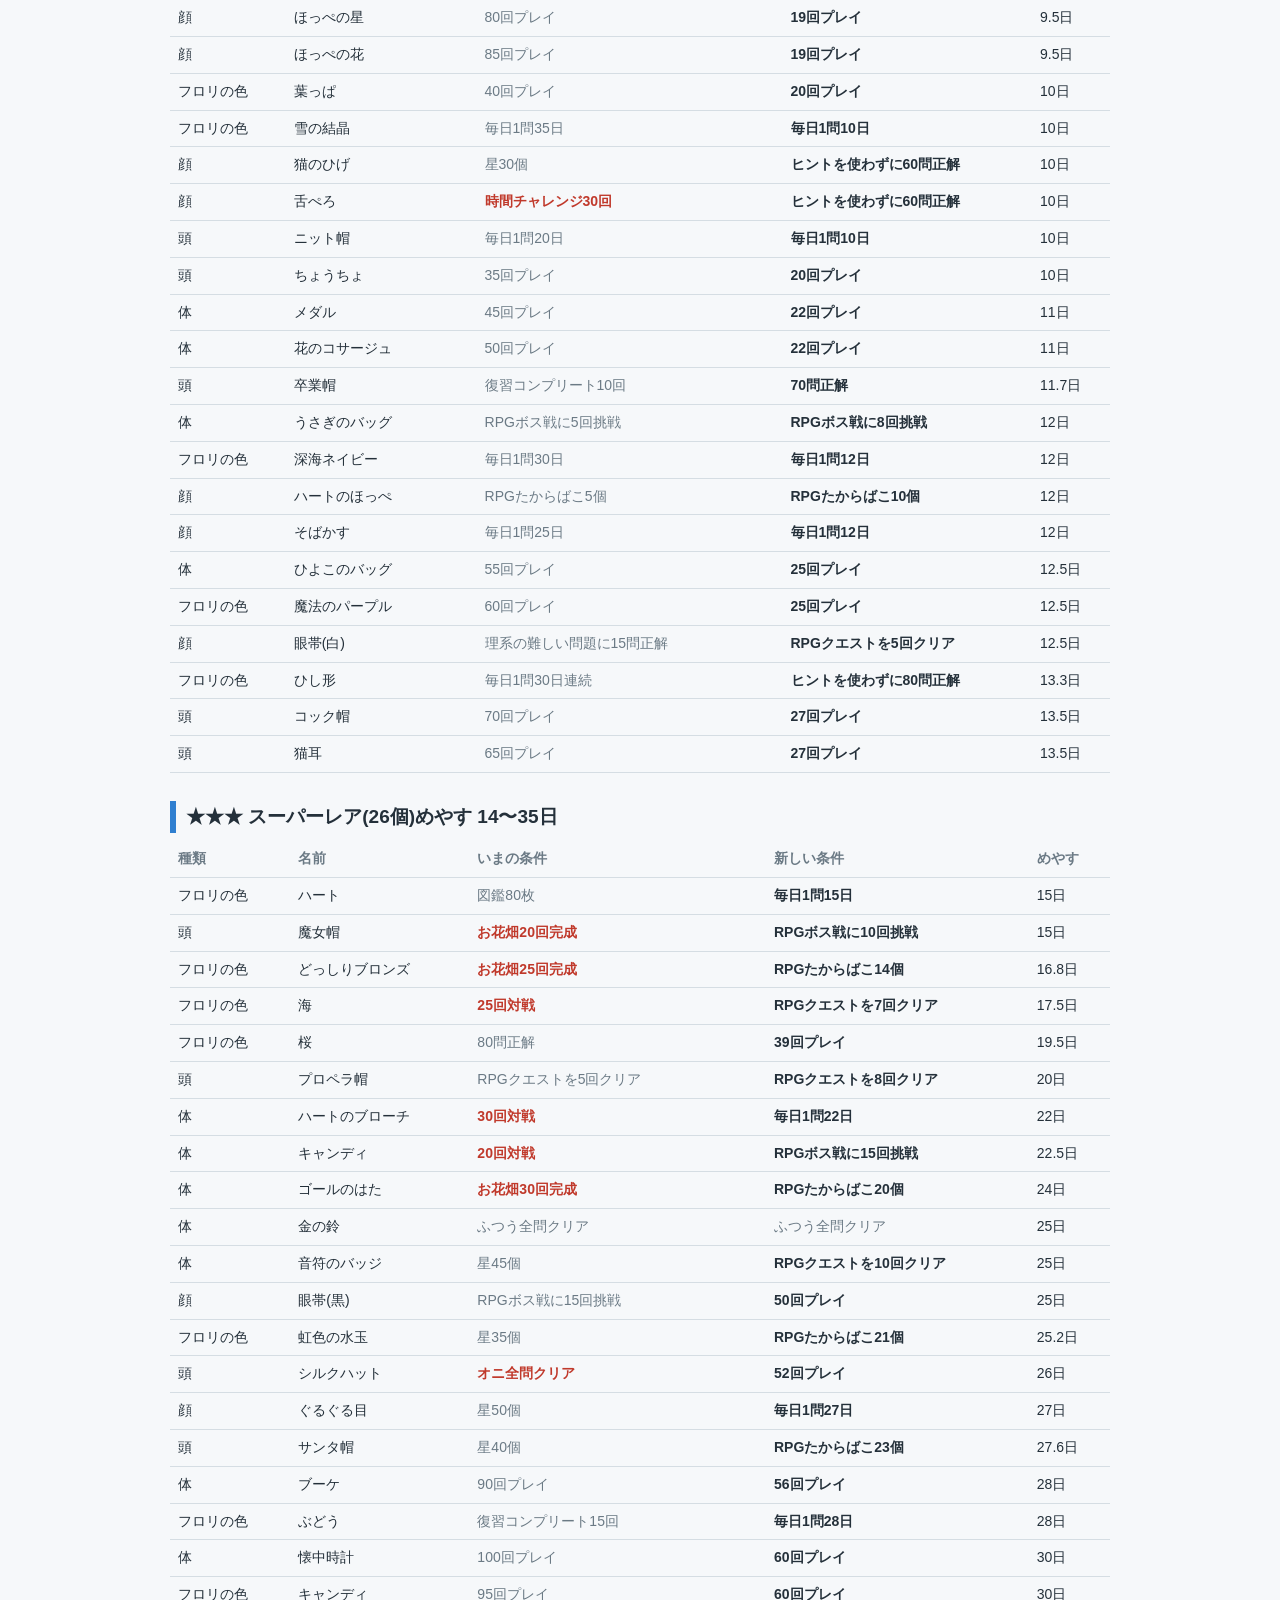
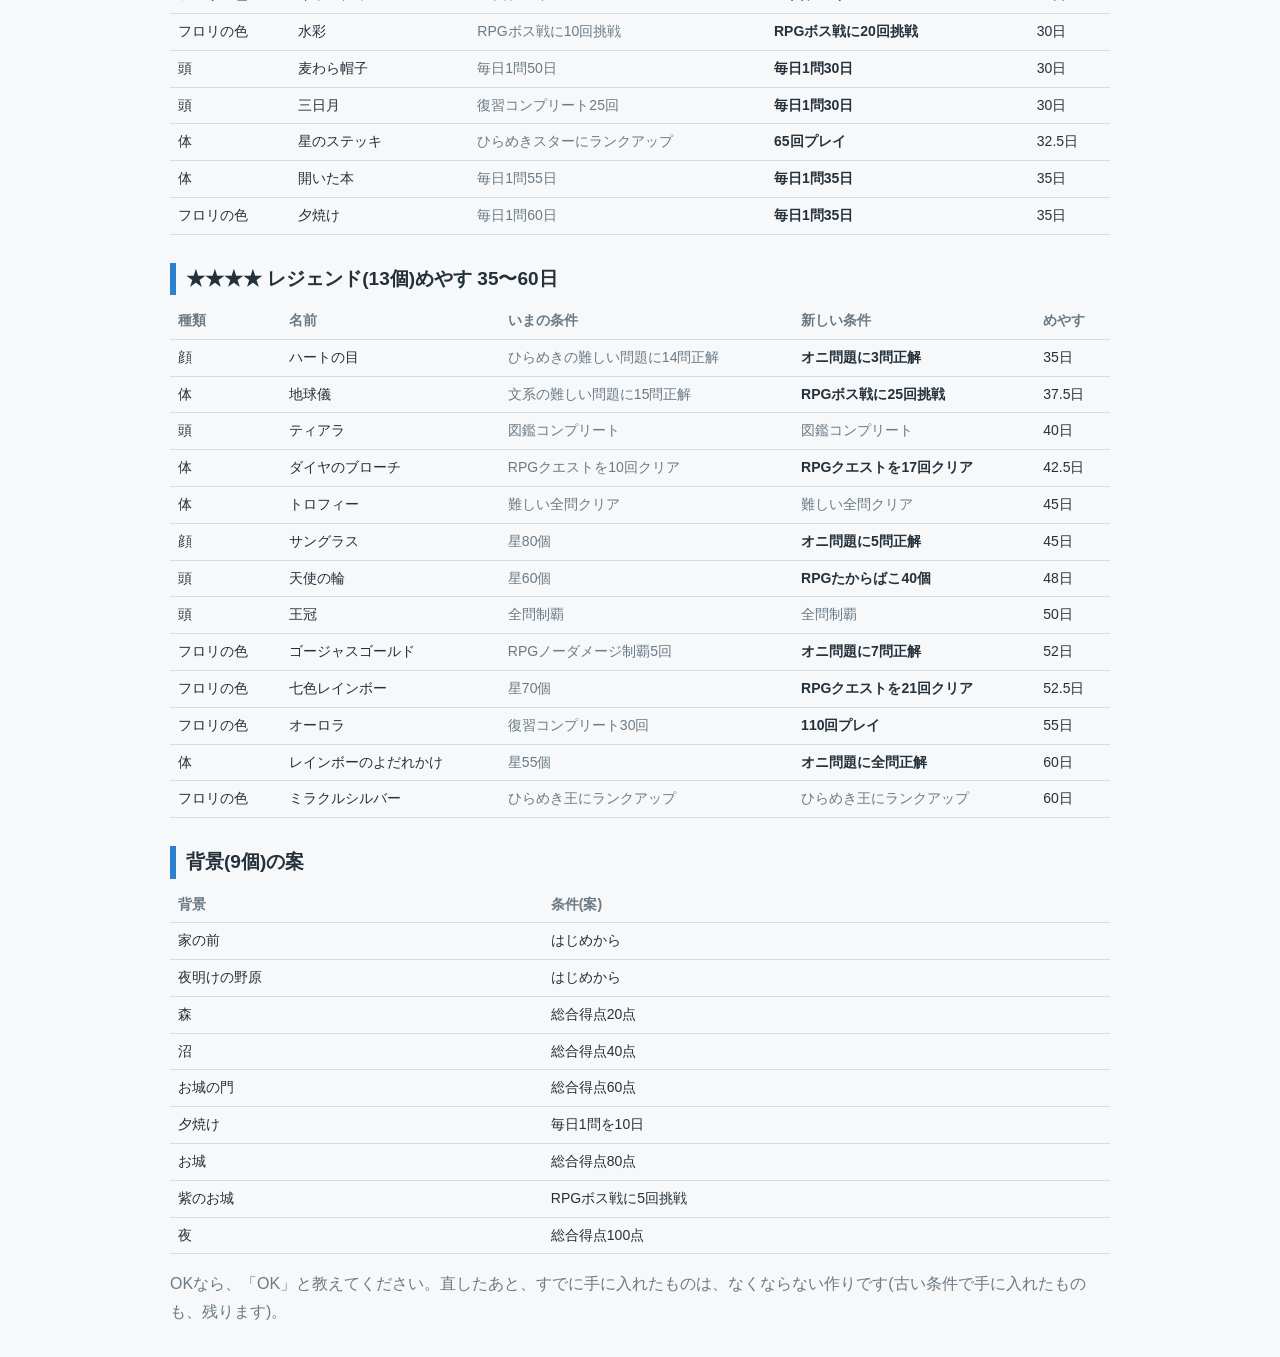
==== commit 542c4fce: "解放条件の案その4:RPGクエストをN回クリアの書き方を直す(未公開) Co-Authored-By: Claude Sonnet 5.5 <noreply@anthropic.com>" ====
--- a/docs/dress-unlock-review4.html
+++ b/docs/dress-unlock-review4.html
@@ -20,7 +20,7 @@
 <li>日数は見積もり(1日に約10問+毎日1問、RPGは2日に1回くらいの子)。合わなければ、基準を直して出しなおせます。</li></ul></div>
 <div class="wrap"><table><thead><tr><th>レア度</th><th>個数</th><th>めやす</th><th>この案での範囲</th></tr></thead><tbody><tr><td>★ ノーマル</td><td>42</td><td>1〜5日</td><td>1.2〜5日</td></tr><tr><td>★★ レア</td><td>40</td><td>5〜14日</td><td>5〜13.5日</td></tr><tr><td>★★★ スーパーレア</td><td>26</td><td>14〜35日</td><td>15〜35日</td></tr><tr><td>★★★★ レジェンド</td><td>13</td><td>35〜60日</td><td>35〜60日</td></tr></tbody></table></div>
 <p>太字=この案で かわったもの。<span class="bad">赤</span>=いまの条件が、もらえないもの。</p>
-<h2>★ ノーマル(42個)めやす 1〜5日</h2><div class="wrap"><table><thead><tr><th>種類</th><th>名前</th><th>いまの条件</th><th>新しい条件</th><th>めやす</th></tr></thead><tbody><tr><td>フロリの色</td><td>空色</td><td><span class="mute">ふくろう博士にランクアップ</span></td><td><b>図鑑10枚</b></td><td>1.2日</td></tr><tr><td>頭</td><td>小鳥</td><td><span class="bad">5回対戦</span></td><td><b>図鑑10枚</b></td><td>1.2日</td></tr><tr><td>頭</td><td>ひよこ</td><td><span class="mute">ひらめきの難しい問題に5問正解</span></td><td><b>RPGボス戦に初挑戦</b></td><td>1.5日</td></tr><tr><td>体</td><td>ハートポーチ</td><td><span class="bad">お花畑5回完成</span></td><td><b>10問正解</b></td><td>1.7日</td></tr><tr><td>頭</td><td>ふたば</td><td><span class="mute">初めての正解</span></td><td><b>10問正解</b></td><td>1.7日</td></tr><tr><td>体</td><td>マフラー</td><td><span class="mute">5回プレイ</span></td><td><span class="mute">5回プレイ</span></td><td>2.5日</td></tr><tr><td>体</td><td>ボウタイ</td><td><span class="mute">初めてのプレイ</span></td><td><b>5回プレイ</b></td><td>2.5日</td></tr><tr><td>体</td><td>ネクタイ</td><td><span class="mute">ひよっこ探検家にランクアップ</span></td><td><b>図鑑20枚</b></td><td>2.5日</td></tr><tr><td>体</td><td>バンダナ</td><td><span class="mute">ひらめきのふつう問題に5問正解</span></td><td><b>ヒントを使わずに15問正解</b></td><td>2.5日</td></tr><tr><td>体</td><td>名札</td><td><span class="mute">イルカ先生にランクアップ</span></td><td><b>15問正解</b></td><td>2.5日</td></tr><tr><td>フロリの色</td><td>斜めボーダー</td><td><span class="mute">文系のふつう問題に10問正解</span></td><td><b>ヒントを使わずに15問正解</b></td><td>2.5日</td></tr><tr><td>顔</td><td>ぐるぐるほっぺ</td><td><span class="mute">星10個</span></td><td><b>15問正解</b></td><td>2.5日</td></tr><tr><td>顔</td><td>汗</td><td><span class="mute">理系の難しい問題に5問正解</span></td><td><b>図鑑20枚</b></td><td>2.5日</td></tr><tr><td>体</td><td>チョーカー</td><td><span class="mute">文系の難しい問題に5問正解</span></td><td><b>6回プレイ</b></td><td>3日</td></tr><tr><td>フロリの色</td><td>日だまりオレンジ</td><td><span class="bad">オニ5問正解</span></td><td><b>毎日1問3日</b></td><td>3日</td></tr><tr><td>フロリの色</td><td>森のエメラルド</td><td><span class="mute">10回プレイ</span></td><td><b>6回プレイ</b></td><td>3日</td></tr><tr><td>顔</td><td>ばんそうこう</td><td><span class="mute">文系のふつう問題に5問正解</span></td><td><b>毎日1問3日</b></td><td>3日</td></tr><tr><td>体</td><td>水筒</td><td><span class="mute">ヒントを使わずに40問正解</span></td><td><b>ヒントを使わずに20問正解</b></td><td>3.3日</td></tr><tr><td>フロリの色</td><td>ストライプ</td><td><span class="mute">50問正解</span></td><td><b>20問正解</b></td><td>3.3日</td></tr><tr><td>顔</td><td>怒りマーク</td><td><span class="mute">60問正解</span></td><td><b>20問正解</b></td><td>3.3日</td></tr><tr><td>頭</td><td>さくらんぼ</td><td><span class="mute">理系のふつう問題に10問正解</span></td><td><b>ヒントを使わずに20問正解</b></td><td>3.3日</td></tr><tr><td>フロリの色</td><td>ギンガムチェック</td><td><span class="mute">15回プレイ</span></td><td><b>7回プレイ</b></td><td>3.5日</td></tr><tr><td>顔</td><td>メガネ</td><td><span class="bad">時間チャレンジ10回</span></td><td><b>7回プレイ</b></td><td>3.5日</td></tr><tr><td>頭</td><td>リボン</td><td><span class="mute">理系のふつう問題に5問正解</span></td><td><b>RPGたからばこ3個</b></td><td>3.6日</td></tr><tr><td>頭</td><td>キャップ</td><td><span class="mute">図鑑60枚</span></td><td><b>図鑑30枚</b></td><td>3.8日</td></tr><tr><td>頭</td><td>星の飾り</td><td><span class="mute">図鑑50枚</span></td><td><b>図鑑30枚</b></td><td>3.8日</td></tr><tr><td>体</td><td>巾着</td><td><span class="mute">ヒントを使わずに45問正解</span></td><td><b>ヒントを使わずに25問正解</b></td><td>4.2日</td></tr><tr><td>頭</td><td>桜の花</td><td><span class="mute">ヒントを使わずに50問正解</span></td><td><b>ヒントを使わずに25問正解</b></td><td>4.2日</td></tr><tr><td>フロリの色</td><td>ときめきピンク</td><td><span class="mute">ひよこにランクアップ</span></td><td><b>RPGボス戦に3回挑戦</b></td><td>4.5日</td></tr><tr><td>体</td><td>鍵のキーホルダー</td><td><span class="mute">全部で100問に挑戦</span></td><td><b>ヒントを使わずに30問正解</b></td><td>5日</td></tr><tr><td>体</td><td>ペンのポケット</td><td><span class="mute">毎日1問10日</span></td><td><b>毎日1問5日</b></td><td>5日</td></tr><tr><td>体</td><td>くまのぬいぐるみ</td><td><span class="mute">25回プレイ</span></td><td><b>10回プレイ</b></td><td>5日</td></tr><tr><td>フロリの色</td><td>ピカピカイエロー</td><td><span class="mute">きつね名人にランクアップ</span></td><td><b>30問正解</b></td><td>5日</td></tr><tr><td>フロリの色</td><td>若草ライム</td><td><span class="mute">ユニコーン賢者にランクアップ</span></td><td><b>10回プレイ</b></td><td>5日</td></tr><tr><td>フロリの色</td><td>波</td><td><span class="mute">毎日1問20日連続</span></td><td><b>10回プレイ</b></td><td>5日</td></tr><tr><td>顔</td><td>涙</td><td><span class="mute">ドラゴン学者にランクアップ</span></td><td><b>10回プレイ</b></td><td>5日</td></tr><tr><td>顔</td><td>ほっぺ線</td><td><span class="mute">毎日1問15日</span></td><td><b>図鑑40枚</b></td><td>5日</td></tr><tr><td>顔</td><td>ちょびひげ</td><td><span class="mute">復習コンプリート5回</span></td><td><b>30問正解</b></td><td>5日</td></tr><tr><td>顔</td><td>ハートマーク</td><td><span class="mute">図鑑70枚</span></td><td><b>図鑑40枚</b></td><td>5日</td></tr><tr><td>顔</td><td>音符マーク</td><td><span class="mute">ひらめきのふつう問題に10問正解</span></td><td><b>毎日1問5日</b></td><td>5日</td></tr><tr><td>頭</td><td>花</td><td><span class="mute">ことり博士にランクアップ</span></td><td><b>ヒントを使わずに30問正解</b></td><td>5日</td></tr><tr><td>頭</td><td>四つ葉のクローバー</td><td><span class="mute">30回プレイ</span></td><td><b>10回プレイ</b></td><td>5日</td></tr></tbody></table></div><h2>★★ レア(40個)めやす 5〜14日</h2><div class="wrap"><table><thead><tr><th>種類</th><th>名前</th><th>いまの条件</th><th>新しい条件</th><th>めやす</th></tr></thead><tbody><tr><td>フロリの色</td><td>ワインレッド</td><td><span class="bad">10回対戦</span></td><td><b>毎日1問5日</b></td><td>5日</td></tr><tr><td>頭</td><td>くま耳</td><td><span class="mute">文系の難しい問題に10問正解</span></td><td><b>図鑑40枚</b></td><td>5日</td></tr><tr><td>頭</td><td>うさぎ耳</td><td><span class="mute">星15個</span></td><td><b>ヒントを使わずに35問正解</b></td><td>5.8日</td></tr><tr><td>体</td><td>虫眼鏡</td><td><span class="bad">お花畑10回完成</span></td><td><b>RPGたからばこ5個</b></td><td>6日</td></tr><tr><td>頭</td><td>ひまわり</td><td><span class="bad">時間チャレンジ15回</span></td><td><b>12回プレイ</b></td><td>6日</td></tr><tr><td>体</td><td>花のレイ</td><td><span class="mute">ひらめきのふつう問題に15問正解</span></td><td><b>40問正解</b></td><td>6.7日</td></tr><tr><td>体</td><td>ハートのネックレス</td><td><span class="mute">理系のふつう問題に15問正解</span></td><td><b>毎日1問7日</b></td><td>7日</td></tr><tr><td>体</td><td>星のブローチ</td><td><span class="mute">文系のふつう問題に15問正解</span></td><td><b>図鑑60枚</b></td><td>7.5日</td></tr><tr><td>体</td><td>ウエストポーチ</td><td><span class="mute">ひらめきの難しい問題に10問正解</span></td><td><b>RPGボス戦に5回挑戦</b></td><td>7.5日</td></tr><tr><td>体</td><td>風船</td><td><span class="bad">15回対戦</span></td><td><b>RPGクエストをクリア3回</b></td><td>7.5日</td></tr><tr><td>フロリの色</td><td>市松</td><td><span class="mute">星20個</span></td><td><b>15回プレイ</b></td><td>7.5日</td></tr><tr><td>フロリの色</td><td>朝焼け</td><td><span class="mute">70問正解</span></td><td><b>50問正解</b></td><td>8.3日</td></tr><tr><td>顔</td><td>雪の結晶</td><td><span class="bad">お花畑15回完成</span></td><td><b>ヒントを使わずに50問正解</b></td><td>8.3日</td></tr><tr><td>頭</td><td>アンテナ</td><td><span class="bad">時間チャレンジ20回</span></td><td><b>50問正解</b></td><td>8.3日</td></tr><tr><td>フロリの色</td><td>真夜中ブラック</td><td><span class="mute">RPGたからばこ10個</span></td><td><b>図鑑70枚</b></td><td>8.8日</td></tr><tr><td>フロリの色</td><td>炎のレッド</td><td><span class="mute">毎日1問40日</span></td><td><b>毎日1問9日</b></td><td>9日</td></tr><tr><td>顔</td><td>猫の鼻</td><td><span class="mute">毎日1問45日</span></td><td><b>毎日1問9日</b></td><td>9日</td></tr><tr><td>フロリの色</td><td>雪だるまホワイト</td><td><span class="mute">星25個</span></td><td><b>ヒントを使わずに55問正解</b></td><td>9.2日</td></tr><tr><td>頭</td><td>ベレー帽</td><td><span class="bad">時間チャレンジ25回</span></td><td><b>ヒントを使わずに55問正解</b></td><td>9.2日</td></tr><tr><td>顔</td><td>ほっぺの星</td><td><span class="mute">80回プレイ</span></td><td><b>19回プレイ</b></td><td>9.5日</td></tr><tr><td>顔</td><td>ほっぺの花</td><td><span class="mute">85回プレイ</span></td><td><b>19回プレイ</b></td><td>9.5日</td></tr><tr><td>フロリの色</td><td>葉っぱ</td><td><span class="mute">40回プレイ</span></td><td><b>20回プレイ</b></td><td>10日</td></tr><tr><td>フロリの色</td><td>雪の結晶</td><td><span class="mute">毎日1問35日</span></td><td><b>毎日1問10日</b></td><td>10日</td></tr><tr><td>顔</td><td>猫のひげ</td><td><span class="mute">星30個</span></td><td><b>ヒントを使わずに60問正解</b></td><td>10日</td></tr><tr><td>顔</td><td>舌ぺろ</td><td><span class="bad">時間チャレンジ30回</span></td><td><b>ヒントを使わずに60問正解</b></td><td>10日</td></tr><tr><td>頭</td><td>ニット帽</td><td><span class="mute">毎日1問20日</span></td><td><b>毎日1問10日</b></td><td>10日</td></tr><tr><td>頭</td><td>ちょうちょ</td><td><span class="mute">35回プレイ</span></td><td><b>20回プレイ</b></td><td>10日</td></tr><tr><td>体</td><td>メダル</td><td><span class="mute">45回プレイ</span></td><td><b>22回プレイ</b></td><td>11日</td></tr><tr><td>体</td><td>花のコサージュ</td><td><span class="mute">50回プレイ</span></td><td><b>22回プレイ</b></td><td>11日</td></tr><tr><td>頭</td><td>卒業帽</td><td><span class="mute">復習コンプリート10回</span></td><td><b>70問正解</b></td><td>11.7日</td></tr><tr><td>体</td><td>うさぎのバッグ</td><td><span class="mute">RPGボス戦に5回挑戦</span></td><td><b>RPGボス戦に8回挑戦</b></td><td>12日</td></tr><tr><td>フロリの色</td><td>深海ネイビー</td><td><span class="mute">毎日1問30日</span></td><td><b>毎日1問12日</b></td><td>12日</td></tr><tr><td>顔</td><td>ハートのほっぺ</td><td><span class="mute">RPGたからばこ5個</span></td><td><b>RPGたからばこ10個</b></td><td>12日</td></tr><tr><td>顔</td><td>そばかす</td><td><span class="mute">毎日1問25日</span></td><td><b>毎日1問12日</b></td><td>12日</td></tr><tr><td>体</td><td>ひよこのバッグ</td><td><span class="mute">55回プレイ</span></td><td><b>25回プレイ</b></td><td>12.5日</td></tr><tr><td>フロリの色</td><td>魔法のパープル</td><td><span class="mute">60回プレイ</span></td><td><b>25回プレイ</b></td><td>12.5日</td></tr><tr><td>顔</td><td>眼帯(白)</td><td><span class="mute">理系の難しい問題に15問正解</span></td><td><b>RPGクエストをクリア5回</b></td><td>12.5日</td></tr><tr><td>フロリの色</td><td>ひし形</td><td><span class="mute">毎日1問30日連続</span></td><td><b>ヒントを使わずに80問正解</b></td><td>13.3日</td></tr><tr><td>頭</td><td>コック帽</td><td><span class="mute">70回プレイ</span></td><td><b>27回プレイ</b></td><td>13.5日</td></tr><tr><td>頭</td><td>猫耳</td><td><span class="mute">65回プレイ</span></td><td><b>27回プレイ</b></td><td>13.5日</td></tr></tbody></table></div><h2>★★★ スーパーレア(26個)めやす 14〜35日</h2><div class="wrap"><table><thead><tr><th>種類</th><th>名前</th><th>いまの条件</th><th>新しい条件</th><th>めやす</th></tr></thead><tbody><tr><td>フロリの色</td><td>ハート</td><td><span class="mute">図鑑80枚</span></td><td><b>毎日1問15日</b></td><td>15日</td></tr><tr><td>頭</td><td>魔女帽</td><td><span class="bad">お花畑20回完成</span></td><td><b>RPGボス戦に10回挑戦</b></td><td>15日</td></tr><tr><td>フロリの色</td><td>どっしりブロンズ</td><td><span class="bad">お花畑25回完成</span></td><td><b>RPGたからばこ14個</b></td><td>16.8日</td></tr><tr><td>フロリの色</td><td>海</td><td><span class="bad">25回対戦</span></td><td><b>RPGクエストをクリア7回</b></td><td>17.5日</td></tr><tr><td>フロリの色</td><td>桜</td><td><span class="mute">80問正解</span></td><td><b>39回プレイ</b></td><td>19.5日</td></tr><tr><td>頭</td><td>プロペラ帽</td><td><span class="mute">RPGクエストをクリア5回</span></td><td><b>RPGクエストをクリア8回</b></td><td>20日</td></tr><tr><td>体</td><td>ハートのブローチ</td><td><span class="bad">30回対戦</span></td><td><b>毎日1問22日</b></td><td>22日</td></tr><tr><td>体</td><td>キャンディ</td><td><span class="bad">20回対戦</span></td><td><b>RPGボス戦に15回挑戦</b></td><td>22.5日</td></tr><tr><td>体</td><td>ゴールのはた</td><td><span class="bad">お花畑30回完成</span></td><td><b>RPGたからばこ20個</b></td><td>24日</td></tr><tr><td>体</td><td>金の鈴</td><td><span class="mute">ふつう全問クリア</span></td><td><span class="mute">ふつう全問クリア</span></td><td>25日</td></tr><tr><td>体</td><td>音符のバッジ</td><td><span class="mute">星45個</span></td><td><b>RPGクエストをクリア10回</b></td><td>25日</td></tr><tr><td>顔</td><td>眼帯(黒)</td><td><span class="mute">RPGボス戦に15回挑戦</span></td><td><b>50回プレイ</b></td><td>25日</td></tr><tr><td>フロリの色</td><td>虹色の水玉</td><td><span class="mute">星35個</span></td><td><b>RPGたからばこ21個</b></td><td>25.2日</td></tr><tr><td>頭</td><td>シルクハット</td><td><span class="bad">オニ全問クリア</span></td><td><b>52回プレイ</b></td><td>26日</td></tr><tr><td>顔</td><td>ぐるぐる目</td><td><span class="mute">星50個</span></td><td><b>毎日1問27日</b></td><td>27日</td></tr><tr><td>頭</td><td>サンタ帽</td><td><span class="mute">星40個</span></td><td><b>RPGたからばこ23個</b></td><td>27.6日</td></tr><tr><td>体</td><td>ブーケ</td><td><span class="mute">90回プレイ</span></td><td><b>56回プレイ</b></td><td>28日</td></tr><tr><td>フロリの色</td><td>ぶどう</td><td><span class="mute">復習コンプリート15回</span></td><td><b>毎日1問28日</b></td><td>28日</td></tr><tr><td>体</td><td>懐中時計</td><td><span class="mute">100回プレイ</span></td><td><b>60回プレイ</b></td><td>30日</td></tr><tr><td>フロリの色</td><td>キャンディ</td><td><span class="mute">95回プレイ</span></td><td><b>60回プレイ</b></td><td>30日</td></tr><tr><td>フロリの色</td><td>水彩</td><td><span class="mute">RPGボス戦に10回挑戦</span></td><td><b>RPGボス戦に20回挑戦</b></td><td>30日</td></tr><tr><td>頭</td><td>麦わら帽子</td><td><span class="mute">毎日1問50日</span></td><td><b>毎日1問30日</b></td><td>30日</td></tr><tr><td>頭</td><td>三日月</td><td><span class="mute">復習コンプリート25回</span></td><td><b>毎日1問30日</b></td><td>30日</td></tr><tr><td>体</td><td>星のステッキ</td><td><span class="mute">ひらめきスターにランクアップ</span></td><td><b>65回プレイ</b></td><td>32.5日</td></tr><tr><td>体</td><td>開いた本</td><td><span class="mute">毎日1問55日</span></td><td><b>毎日1問35日</b></td><td>35日</td></tr><tr><td>フロリの色</td><td>夕焼け</td><td><span class="mute">毎日1問60日</span></td><td><b>毎日1問35日</b></td><td>35日</td></tr></tbody></table></div><h2>★★★★ レジェンド(13個)めやす 35〜60日</h2><div class="wrap"><table><thead><tr><th>種類</th><th>名前</th><th>いまの条件</th><th>新しい条件</th><th>めやす</th></tr></thead><tbody><tr><td>顔</td><td>ハートの目</td><td><span class="mute">ひらめきの難しい問題に14問正解</span></td><td><b>オニ問題に3問正解</b></td><td>35日</td></tr><tr><td>体</td><td>地球儀</td><td><span class="mute">文系の難しい問題に15問正解</span></td><td><b>RPGボス戦に25回挑戦</b></td><td>37.5日</td></tr><tr><td>頭</td><td>ティアラ</td><td><span class="mute">図鑑コンプリート</span></td><td><span class="mute">図鑑コンプリート</span></td><td>40日</td></tr><tr><td>体</td><td>ダイヤのブローチ</td><td><span class="mute">RPGクエストをクリア10回</span></td><td><b>RPGクエストをクリア17回</b></td><td>42.5日</td></tr><tr><td>体</td><td>トロフィー</td><td><span class="mute">難しい全問クリア</span></td><td><span class="mute">難しい全問クリア</span></td><td>45日</td></tr><tr><td>顔</td><td>サングラス</td><td><span class="mute">星80個</span></td><td><b>オニ問題に5問正解</b></td><td>45日</td></tr><tr><td>頭</td><td>天使の輪</td><td><span class="mute">星60個</span></td><td><b>RPGたからばこ40個</b></td><td>48日</td></tr><tr><td>頭</td><td>王冠</td><td><span class="mute">全問制覇</span></td><td><span class="mute">全問制覇</span></td><td>50日</td></tr><tr><td>フロリの色</td><td>ゴージャスゴールド</td><td><span class="mute">RPGノーダメージ制覇5回</span></td><td><b>オニ問題に7問正解</b></td><td>52日</td></tr><tr><td>フロリの色</td><td>七色レインボー</td><td><span class="mute">星70個</span></td><td><b>RPGクエストをクリア21回</b></td><td>52.5日</td></tr><tr><td>フロリの色</td><td>オーロラ</td><td><span class="mute">復習コンプリート30回</span></td><td><b>110回プレイ</b></td><td>55日</td></tr><tr><td>体</td><td>レインボーのよだれかけ</td><td><span class="mute">星55個</span></td><td><b>オニ問題に全問正解</b></td><td>60日</td></tr><tr><td>フロリの色</td><td>ミラクルシルバー</td><td><span class="mute">ひらめき王にランクアップ</span></td><td><span class="mute">ひらめき王にランクアップ</span></td><td>60日</td></tr></tbody></table></div>
+<h2>★ ノーマル(42個)めやす 1〜5日</h2><div class="wrap"><table><thead><tr><th>種類</th><th>名前</th><th>いまの条件</th><th>新しい条件</th><th>めやす</th></tr></thead><tbody><tr><td>フロリの色</td><td>空色</td><td><span class="mute">ふくろう博士にランクアップ</span></td><td><b>図鑑10枚</b></td><td>1.2日</td></tr><tr><td>頭</td><td>小鳥</td><td><span class="bad">5回対戦</span></td><td><b>図鑑10枚</b></td><td>1.2日</td></tr><tr><td>頭</td><td>ひよこ</td><td><span class="mute">ひらめきの難しい問題に5問正解</span></td><td><b>RPGボス戦に初挑戦</b></td><td>1.5日</td></tr><tr><td>体</td><td>ハートポーチ</td><td><span class="bad">お花畑5回完成</span></td><td><b>10問正解</b></td><td>1.7日</td></tr><tr><td>頭</td><td>ふたば</td><td><span class="mute">初めての正解</span></td><td><b>10問正解</b></td><td>1.7日</td></tr><tr><td>体</td><td>マフラー</td><td><span class="mute">5回プレイ</span></td><td><span class="mute">5回プレイ</span></td><td>2.5日</td></tr><tr><td>体</td><td>ボウタイ</td><td><span class="mute">初めてのプレイ</span></td><td><b>5回プレイ</b></td><td>2.5日</td></tr><tr><td>体</td><td>ネクタイ</td><td><span class="mute">ひよっこ探検家にランクアップ</span></td><td><b>図鑑20枚</b></td><td>2.5日</td></tr><tr><td>体</td><td>バンダナ</td><td><span class="mute">ひらめきのふつう問題に5問正解</span></td><td><b>ヒントを使わずに15問正解</b></td><td>2.5日</td></tr><tr><td>体</td><td>名札</td><td><span class="mute">イルカ先生にランクアップ</span></td><td><b>15問正解</b></td><td>2.5日</td></tr><tr><td>フロリの色</td><td>斜めボーダー</td><td><span class="mute">文系のふつう問題に10問正解</span></td><td><b>ヒントを使わずに15問正解</b></td><td>2.5日</td></tr><tr><td>顔</td><td>ぐるぐるほっぺ</td><td><span class="mute">星10個</span></td><td><b>15問正解</b></td><td>2.5日</td></tr><tr><td>顔</td><td>汗</td><td><span class="mute">理系の難しい問題に5問正解</span></td><td><b>図鑑20枚</b></td><td>2.5日</td></tr><tr><td>体</td><td>チョーカー</td><td><span class="mute">文系の難しい問題に5問正解</span></td><td><b>6回プレイ</b></td><td>3日</td></tr><tr><td>フロリの色</td><td>日だまりオレンジ</td><td><span class="bad">オニ5問正解</span></td><td><b>毎日1問3日</b></td><td>3日</td></tr><tr><td>フロリの色</td><td>森のエメラルド</td><td><span class="mute">10回プレイ</span></td><td><b>6回プレイ</b></td><td>3日</td></tr><tr><td>顔</td><td>ばんそうこう</td><td><span class="mute">文系のふつう問題に5問正解</span></td><td><b>毎日1問3日</b></td><td>3日</td></tr><tr><td>体</td><td>水筒</td><td><span class="mute">ヒントを使わずに40問正解</span></td><td><b>ヒントを使わずに20問正解</b></td><td>3.3日</td></tr><tr><td>フロリの色</td><td>ストライプ</td><td><span class="mute">50問正解</span></td><td><b>20問正解</b></td><td>3.3日</td></tr><tr><td>顔</td><td>怒りマーク</td><td><span class="mute">60問正解</span></td><td><b>20問正解</b></td><td>3.3日</td></tr><tr><td>頭</td><td>さくらんぼ</td><td><span class="mute">理系のふつう問題に10問正解</span></td><td><b>ヒントを使わずに20問正解</b></td><td>3.3日</td></tr><tr><td>フロリの色</td><td>ギンガムチェック</td><td><span class="mute">15回プレイ</span></td><td><b>7回プレイ</b></td><td>3.5日</td></tr><tr><td>顔</td><td>メガネ</td><td><span class="bad">時間チャレンジ10回</span></td><td><b>7回プレイ</b></td><td>3.5日</td></tr><tr><td>頭</td><td>リボン</td><td><span class="mute">理系のふつう問題に5問正解</span></td><td><b>RPGたからばこ3個</b></td><td>3.6日</td></tr><tr><td>頭</td><td>キャップ</td><td><span class="mute">図鑑60枚</span></td><td><b>図鑑30枚</b></td><td>3.8日</td></tr><tr><td>頭</td><td>星の飾り</td><td><span class="mute">図鑑50枚</span></td><td><b>図鑑30枚</b></td><td>3.8日</td></tr><tr><td>体</td><td>巾着</td><td><span class="mute">ヒントを使わずに45問正解</span></td><td><b>ヒントを使わずに25問正解</b></td><td>4.2日</td></tr><tr><td>頭</td><td>桜の花</td><td><span class="mute">ヒントを使わずに50問正解</span></td><td><b>ヒントを使わずに25問正解</b></td><td>4.2日</td></tr><tr><td>フロリの色</td><td>ときめきピンク</td><td><span class="mute">ひよこにランクアップ</span></td><td><b>RPGボス戦に3回挑戦</b></td><td>4.5日</td></tr><tr><td>体</td><td>鍵のキーホルダー</td><td><span class="mute">全部で100問に挑戦</span></td><td><b>ヒントを使わずに30問正解</b></td><td>5日</td></tr><tr><td>体</td><td>ペンのポケット</td><td><span class="mute">毎日1問10日</span></td><td><b>毎日1問5日</b></td><td>5日</td></tr><tr><td>体</td><td>くまのぬいぐるみ</td><td><span class="mute">25回プレイ</span></td><td><b>10回プレイ</b></td><td>5日</td></tr><tr><td>フロリの色</td><td>ピカピカイエロー</td><td><span class="mute">きつね名人にランクアップ</span></td><td><b>30問正解</b></td><td>5日</td></tr><tr><td>フロリの色</td><td>若草ライム</td><td><span class="mute">ユニコーン賢者にランクアップ</span></td><td><b>10回プレイ</b></td><td>5日</td></tr><tr><td>フロリの色</td><td>波</td><td><span class="mute">毎日1問20日連続</span></td><td><b>10回プレイ</b></td><td>5日</td></tr><tr><td>顔</td><td>涙</td><td><span class="mute">ドラゴン学者にランクアップ</span></td><td><b>10回プレイ</b></td><td>5日</td></tr><tr><td>顔</td><td>ほっぺ線</td><td><span class="mute">毎日1問15日</span></td><td><b>図鑑40枚</b></td><td>5日</td></tr><tr><td>顔</td><td>ちょびひげ</td><td><span class="mute">復習コンプリート5回</span></td><td><b>30問正解</b></td><td>5日</td></tr><tr><td>顔</td><td>ハートマーク</td><td><span class="mute">図鑑70枚</span></td><td><b>図鑑40枚</b></td><td>5日</td></tr><tr><td>顔</td><td>音符マーク</td><td><span class="mute">ひらめきのふつう問題に10問正解</span></td><td><b>毎日1問5日</b></td><td>5日</td></tr><tr><td>頭</td><td>花</td><td><span class="mute">ことり博士にランクアップ</span></td><td><b>ヒントを使わずに30問正解</b></td><td>5日</td></tr><tr><td>頭</td><td>四つ葉のクローバー</td><td><span class="mute">30回プレイ</span></td><td><b>10回プレイ</b></td><td>5日</td></tr></tbody></table></div><h2>★★ レア(40個)めやす 5〜14日</h2><div class="wrap"><table><thead><tr><th>種類</th><th>名前</th><th>いまの条件</th><th>新しい条件</th><th>めやす</th></tr></thead><tbody><tr><td>フロリの色</td><td>ワインレッド</td><td><span class="bad">10回対戦</span></td><td><b>毎日1問5日</b></td><td>5日</td></tr><tr><td>頭</td><td>くま耳</td><td><span class="mute">文系の難しい問題に10問正解</span></td><td><b>図鑑40枚</b></td><td>5日</td></tr><tr><td>頭</td><td>うさぎ耳</td><td><span class="mute">星15個</span></td><td><b>ヒントを使わずに35問正解</b></td><td>5.8日</td></tr><tr><td>体</td><td>虫眼鏡</td><td><span class="bad">お花畑10回完成</span></td><td><b>RPGたからばこ5個</b></td><td>6日</td></tr><tr><td>頭</td><td>ひまわり</td><td><span class="bad">時間チャレンジ15回</span></td><td><b>12回プレイ</b></td><td>6日</td></tr><tr><td>体</td><td>花のレイ</td><td><span class="mute">ひらめきのふつう問題に15問正解</span></td><td><b>40問正解</b></td><td>6.7日</td></tr><tr><td>体</td><td>ハートのネックレス</td><td><span class="mute">理系のふつう問題に15問正解</span></td><td><b>毎日1問7日</b></td><td>7日</td></tr><tr><td>体</td><td>星のブローチ</td><td><span class="mute">文系のふつう問題に15問正解</span></td><td><b>図鑑60枚</b></td><td>7.5日</td></tr><tr><td>体</td><td>ウエストポーチ</td><td><span class="mute">ひらめきの難しい問題に10問正解</span></td><td><b>RPGボス戦に5回挑戦</b></td><td>7.5日</td></tr><tr><td>体</td><td>風船</td><td><span class="bad">15回対戦</span></td><td><b>RPGクエストを3回クリア</b></td><td>7.5日</td></tr><tr><td>フロリの色</td><td>市松</td><td><span class="mute">星20個</span></td><td><b>15回プレイ</b></td><td>7.5日</td></tr><tr><td>フロリの色</td><td>朝焼け</td><td><span class="mute">70問正解</span></td><td><b>50問正解</b></td><td>8.3日</td></tr><tr><td>顔</td><td>雪の結晶</td><td><span class="bad">お花畑15回完成</span></td><td><b>ヒントを使わずに50問正解</b></td><td>8.3日</td></tr><tr><td>頭</td><td>アンテナ</td><td><span class="bad">時間チャレンジ20回</span></td><td><b>50問正解</b></td><td>8.3日</td></tr><tr><td>フロリの色</td><td>真夜中ブラック</td><td><span class="mute">RPGたからばこ10個</span></td><td><b>図鑑70枚</b></td><td>8.8日</td></tr><tr><td>フロリの色</td><td>炎のレッド</td><td><span class="mute">毎日1問40日</span></td><td><b>毎日1問9日</b></td><td>9日</td></tr><tr><td>顔</td><td>猫の鼻</td><td><span class="mute">毎日1問45日</span></td><td><b>毎日1問9日</b></td><td>9日</td></tr><tr><td>フロリの色</td><td>雪だるまホワイト</td><td><span class="mute">星25個</span></td><td><b>ヒントを使わずに55問正解</b></td><td>9.2日</td></tr><tr><td>頭</td><td>ベレー帽</td><td><span class="bad">時間チャレンジ25回</span></td><td><b>ヒントを使わずに55問正解</b></td><td>9.2日</td></tr><tr><td>顔</td><td>ほっぺの星</td><td><span class="mute">80回プレイ</span></td><td><b>19回プレイ</b></td><td>9.5日</td></tr><tr><td>顔</td><td>ほっぺの花</td><td><span class="mute">85回プレイ</span></td><td><b>19回プレイ</b></td><td>9.5日</td></tr><tr><td>フロリの色</td><td>葉っぱ</td><td><span class="mute">40回プレイ</span></td><td><b>20回プレイ</b></td><td>10日</td></tr><tr><td>フロリの色</td><td>雪の結晶</td><td><span class="mute">毎日1問35日</span></td><td><b>毎日1問10日</b></td><td>10日</td></tr><tr><td>顔</td><td>猫のひげ</td><td><span class="mute">星30個</span></td><td><b>ヒントを使わずに60問正解</b></td><td>10日</td></tr><tr><td>顔</td><td>舌ぺろ</td><td><span class="bad">時間チャレンジ30回</span></td><td><b>ヒントを使わずに60問正解</b></td><td>10日</td></tr><tr><td>頭</td><td>ニット帽</td><td><span class="mute">毎日1問20日</span></td><td><b>毎日1問10日</b></td><td>10日</td></tr><tr><td>頭</td><td>ちょうちょ</td><td><span class="mute">35回プレイ</span></td><td><b>20回プレイ</b></td><td>10日</td></tr><tr><td>体</td><td>メダル</td><td><span class="mute">45回プレイ</span></td><td><b>22回プレイ</b></td><td>11日</td></tr><tr><td>体</td><td>花のコサージュ</td><td><span class="mute">50回プレイ</span></td><td><b>22回プレイ</b></td><td>11日</td></tr><tr><td>頭</td><td>卒業帽</td><td><span class="mute">復習コンプリート10回</span></td><td><b>70問正解</b></td><td>11.7日</td></tr><tr><td>体</td><td>うさぎのバッグ</td><td><span class="mute">RPGボス戦に5回挑戦</span></td><td><b>RPGボス戦に8回挑戦</b></td><td>12日</td></tr><tr><td>フロリの色</td><td>深海ネイビー</td><td><span class="mute">毎日1問30日</span></td><td><b>毎日1問12日</b></td><td>12日</td></tr><tr><td>顔</td><td>ハートのほっぺ</td><td><span class="mute">RPGたからばこ5個</span></td><td><b>RPGたからばこ10個</b></td><td>12日</td></tr><tr><td>顔</td><td>そばかす</td><td><span class="mute">毎日1問25日</span></td><td><b>毎日1問12日</b></td><td>12日</td></tr><tr><td>体</td><td>ひよこのバッグ</td><td><span class="mute">55回プレイ</span></td><td><b>25回プレイ</b></td><td>12.5日</td></tr><tr><td>フロリの色</td><td>魔法のパープル</td><td><span class="mute">60回プレイ</span></td><td><b>25回プレイ</b></td><td>12.5日</td></tr><tr><td>顔</td><td>眼帯(白)</td><td><span class="mute">理系の難しい問題に15問正解</span></td><td><b>RPGクエストを5回クリア</b></td><td>12.5日</td></tr><tr><td>フロリの色</td><td>ひし形</td><td><span class="mute">毎日1問30日連続</span></td><td><b>ヒントを使わずに80問正解</b></td><td>13.3日</td></tr><tr><td>頭</td><td>コック帽</td><td><span class="mute">70回プレイ</span></td><td><b>27回プレイ</b></td><td>13.5日</td></tr><tr><td>頭</td><td>猫耳</td><td><span class="mute">65回プレイ</span></td><td><b>27回プレイ</b></td><td>13.5日</td></tr></tbody></table></div><h2>★★★ スーパーレア(26個)めやす 14〜35日</h2><div class="wrap"><table><thead><tr><th>種類</th><th>名前</th><th>いまの条件</th><th>新しい条件</th><th>めやす</th></tr></thead><tbody><tr><td>フロリの色</td><td>ハート</td><td><span class="mute">図鑑80枚</span></td><td><b>毎日1問15日</b></td><td>15日</td></tr><tr><td>頭</td><td>魔女帽</td><td><span class="bad">お花畑20回完成</span></td><td><b>RPGボス戦に10回挑戦</b></td><td>15日</td></tr><tr><td>フロリの色</td><td>どっしりブロンズ</td><td><span class="bad">お花畑25回完成</span></td><td><b>RPGたからばこ14個</b></td><td>16.8日</td></tr><tr><td>フロリの色</td><td>海</td><td><span class="bad">25回対戦</span></td><td><b>RPGクエストを7回クリア</b></td><td>17.5日</td></tr><tr><td>フロリの色</td><td>桜</td><td><span class="mute">80問正解</span></td><td><b>39回プレイ</b></td><td>19.5日</td></tr><tr><td>頭</td><td>プロペラ帽</td><td><span class="mute">RPGクエストを5回クリア</span></td><td><b>RPGクエストを8回クリア</b></td><td>20日</td></tr><tr><td>体</td><td>ハートのブローチ</td><td><span class="bad">30回対戦</span></td><td><b>毎日1問22日</b></td><td>22日</td></tr><tr><td>体</td><td>キャンディ</td><td><span class="bad">20回対戦</span></td><td><b>RPGボス戦に15回挑戦</b></td><td>22.5日</td></tr><tr><td>体</td><td>ゴールのはた</td><td><span class="bad">お花畑30回完成</span></td><td><b>RPGたからばこ20個</b></td><td>24日</td></tr><tr><td>体</td><td>金の鈴</td><td><span class="mute">ふつう全問クリア</span></td><td><span class="mute">ふつう全問クリア</span></td><td>25日</td></tr><tr><td>体</td><td>音符のバッジ</td><td><span class="mute">星45個</span></td><td><b>RPGクエストを10回クリア</b></td><td>25日</td></tr><tr><td>顔</td><td>眼帯(黒)</td><td><span class="mute">RPGボス戦に15回挑戦</span></td><td><b>50回プレイ</b></td><td>25日</td></tr><tr><td>フロリの色</td><td>虹色の水玉</td><td><span class="mute">星35個</span></td><td><b>RPGたからばこ21個</b></td><td>25.2日</td></tr><tr><td>頭</td><td>シルクハット</td><td><span class="bad">オニ全問クリア</span></td><td><b>52回プレイ</b></td><td>26日</td></tr><tr><td>顔</td><td>ぐるぐる目</td><td><span class="mute">星50個</span></td><td><b>毎日1問27日</b></td><td>27日</td></tr><tr><td>頭</td><td>サンタ帽</td><td><span class="mute">星40個</span></td><td><b>RPGたからばこ23個</b></td><td>27.6日</td></tr><tr><td>体</td><td>ブーケ</td><td><span class="mute">90回プレイ</span></td><td><b>56回プレイ</b></td><td>28日</td></tr><tr><td>フロリの色</td><td>ぶどう</td><td><span class="mute">復習コンプリート15回</span></td><td><b>毎日1問28日</b></td><td>28日</td></tr><tr><td>体</td><td>懐中時計</td><td><span class="mute">100回プレイ</span></td><td><b>60回プレイ</b></td><td>30日</td></tr><tr><td>フロリの色</td><td>キャンディ</td><td><span class="mute">95回プレイ</span></td><td><b>60回プレイ</b></td><td>30日</td></tr><tr><td>フロリの色</td><td>水彩</td><td><span class="mute">RPGボス戦に10回挑戦</span></td><td><b>RPGボス戦に20回挑戦</b></td><td>30日</td></tr><tr><td>頭</td><td>麦わら帽子</td><td><span class="mute">毎日1問50日</span></td><td><b>毎日1問30日</b></td><td>30日</td></tr><tr><td>頭</td><td>三日月</td><td><span class="mute">復習コンプリート25回</span></td><td><b>毎日1問30日</b></td><td>30日</td></tr><tr><td>体</td><td>星のステッキ</td><td><span class="mute">ひらめきスターにランクアップ</span></td><td><b>65回プレイ</b></td><td>32.5日</td></tr><tr><td>体</td><td>開いた本</td><td><span class="mute">毎日1問55日</span></td><td><b>毎日1問35日</b></td><td>35日</td></tr><tr><td>フロリの色</td><td>夕焼け</td><td><span class="mute">毎日1問60日</span></td><td><b>毎日1問35日</b></td><td>35日</td></tr></tbody></table></div><h2>★★★★ レジェンド(13個)めやす 35〜60日</h2><div class="wrap"><table><thead><tr><th>種類</th><th>名前</th><th>いまの条件</th><th>新しい条件</th><th>めやす</th></tr></thead><tbody><tr><td>顔</td><td>ハートの目</td><td><span class="mute">ひらめきの難しい問題に14問正解</span></td><td><b>オニ問題に3問正解</b></td><td>35日</td></tr><tr><td>体</td><td>地球儀</td><td><span class="mute">文系の難しい問題に15問正解</span></td><td><b>RPGボス戦に25回挑戦</b></td><td>37.5日</td></tr><tr><td>頭</td><td>ティアラ</td><td><span class="mute">図鑑コンプリート</span></td><td><span class="mute">図鑑コンプリート</span></td><td>40日</td></tr><tr><td>体</td><td>ダイヤのブローチ</td><td><span class="mute">RPGクエストを10回クリア</span></td><td><b>RPGクエストを17回クリア</b></td><td>42.5日</td></tr><tr><td>体</td><td>トロフィー</td><td><span class="mute">難しい全問クリア</span></td><td><span class="mute">難しい全問クリア</span></td><td>45日</td></tr><tr><td>顔</td><td>サングラス</td><td><span class="mute">星80個</span></td><td><b>オニ問題に5問正解</b></td><td>45日</td></tr><tr><td>頭</td><td>天使の輪</td><td><span class="mute">星60個</span></td><td><b>RPGたからばこ40個</b></td><td>48日</td></tr><tr><td>頭</td><td>王冠</td><td><span class="mute">全問制覇</span></td><td><span class="mute">全問制覇</span></td><td>50日</td></tr><tr><td>フロリの色</td><td>ゴージャスゴールド</td><td><span class="mute">RPGノーダメージ制覇5回</span></td><td><b>オニ問題に7問正解</b></td><td>52日</td></tr><tr><td>フロリの色</td><td>七色レインボー</td><td><span class="mute">星70個</span></td><td><b>RPGクエストを21回クリア</b></td><td>52.5日</td></tr><tr><td>フロリの色</td><td>オーロラ</td><td><span class="mute">復習コンプリート30回</span></td><td><b>110回プレイ</b></td><td>55日</td></tr><tr><td>体</td><td>レインボーのよだれかけ</td><td><span class="mute">星55個</span></td><td><b>オニ問題に全問正解</b></td><td>60日</td></tr><tr><td>フロリの色</td><td>ミラクルシルバー</td><td><span class="mute">ひらめき王にランクアップ</span></td><td><span class="mute">ひらめき王にランクアップ</span></td><td>60日</td></tr></tbody></table></div>
 <h2>背景(9個)の案</h2>
 <div class="wrap"><table><thead><tr><th>背景</th><th>条件(案)</th></tr></thead><tbody><tr><td>家の前</td><td>はじめから</td></tr><tr><td>夜明けの野原</td><td>はじめから</td></tr><tr><td>森</td><td>総合得点20点</td></tr><tr><td>沼</td><td>総合得点40点</td></tr><tr><td>お城の門</td><td>総合得点60点</td></tr><tr><td>夕焼け</td><td>毎日1問を10日</td></tr><tr><td>お城</td><td>総合得点80点</td></tr><tr><td>紫のお城</td><td>RPGボス戦に5回挑戦</td></tr><tr><td>夜</td><td>総合得点100点</td></tr></tbody></table></div>
 <p class="mute">OKなら、「OK」と教えてください。直したあと、すでに手に入れたものは、なくならない作りです(古い条件で手に入れたものも、残ります)。</p>
